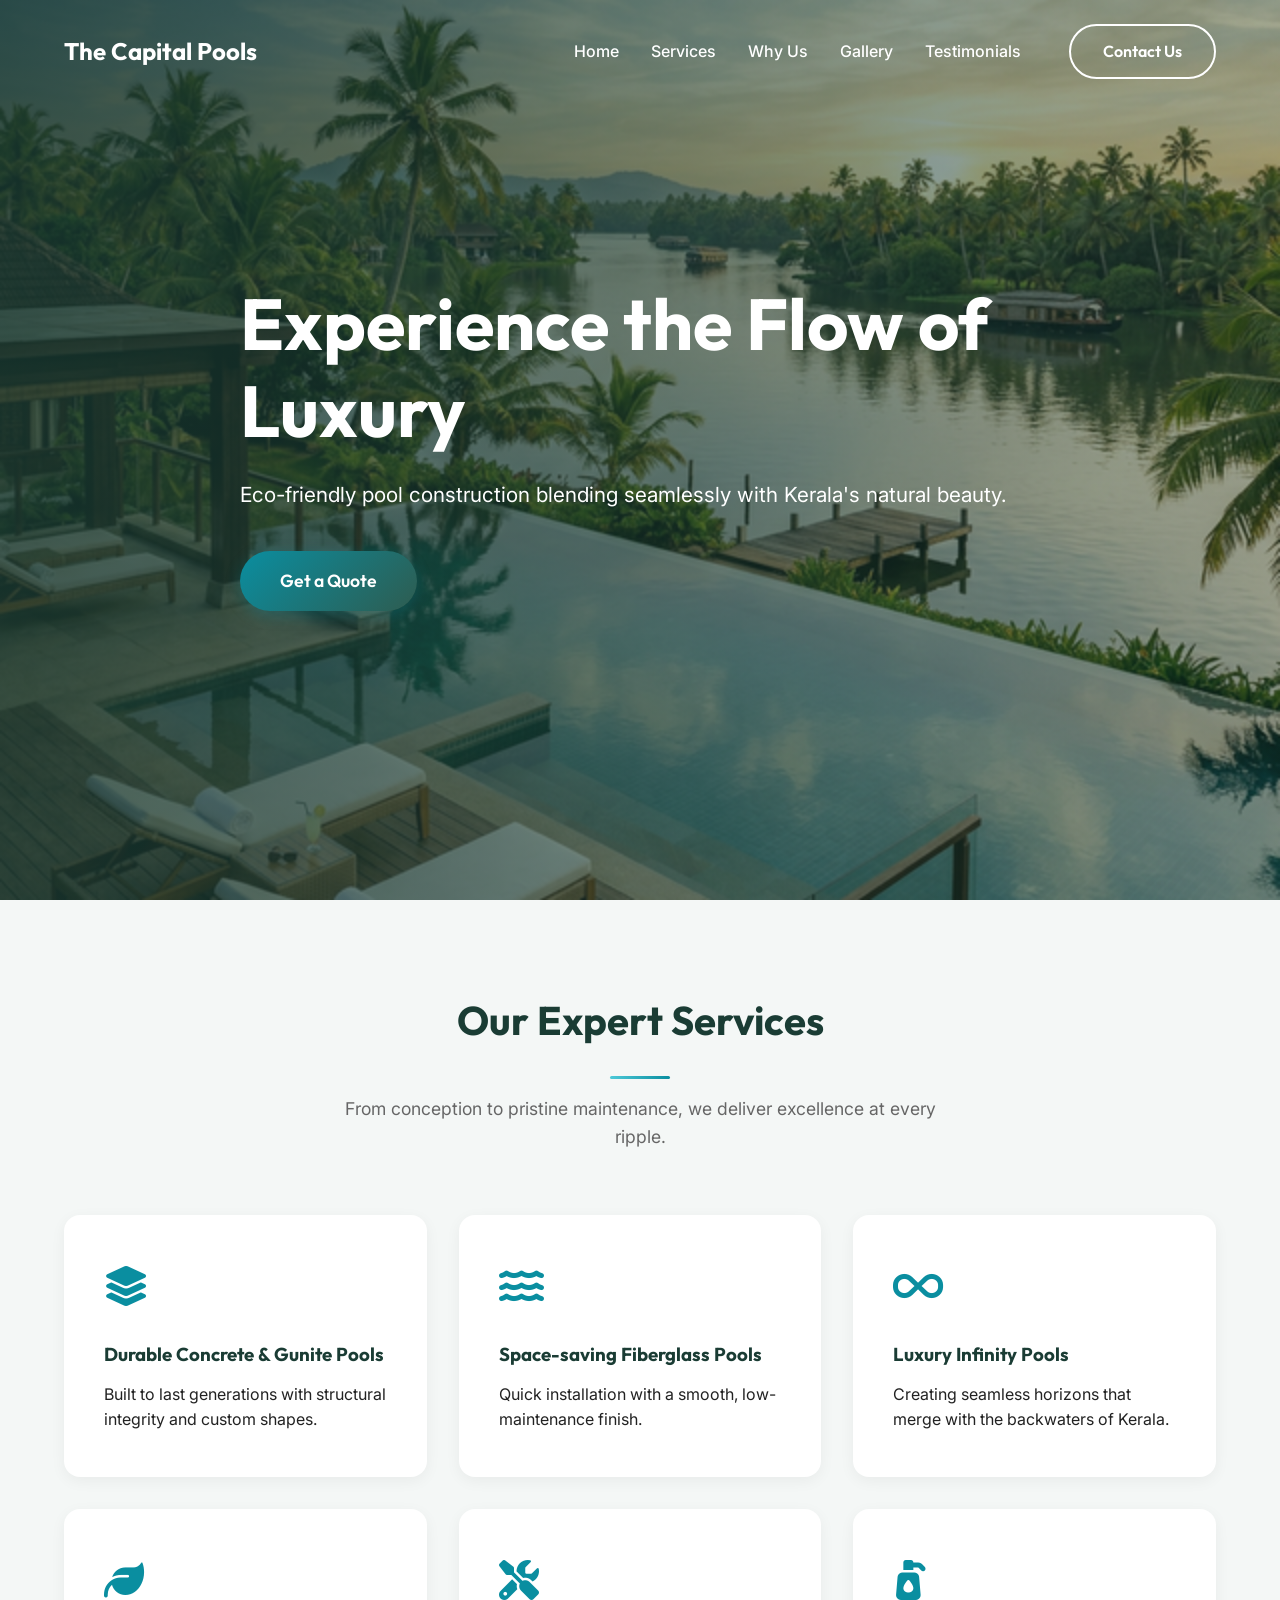
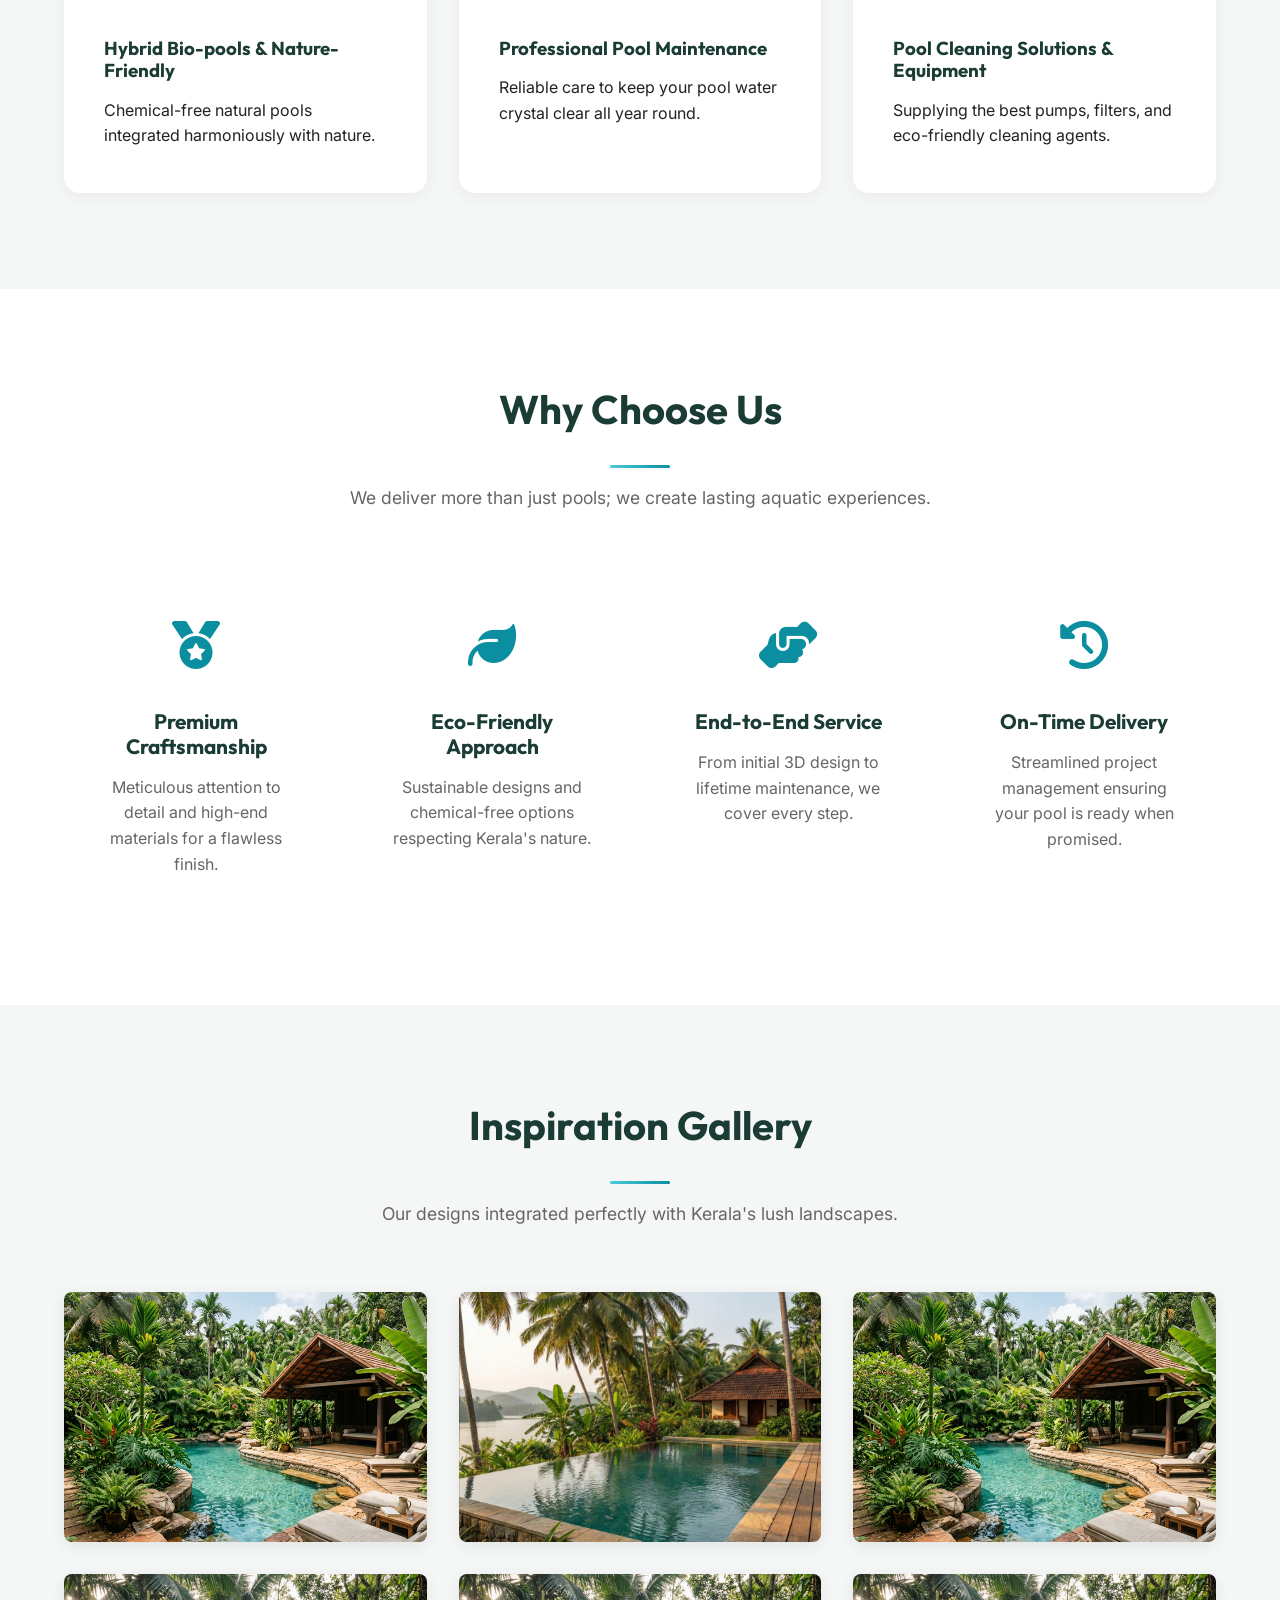
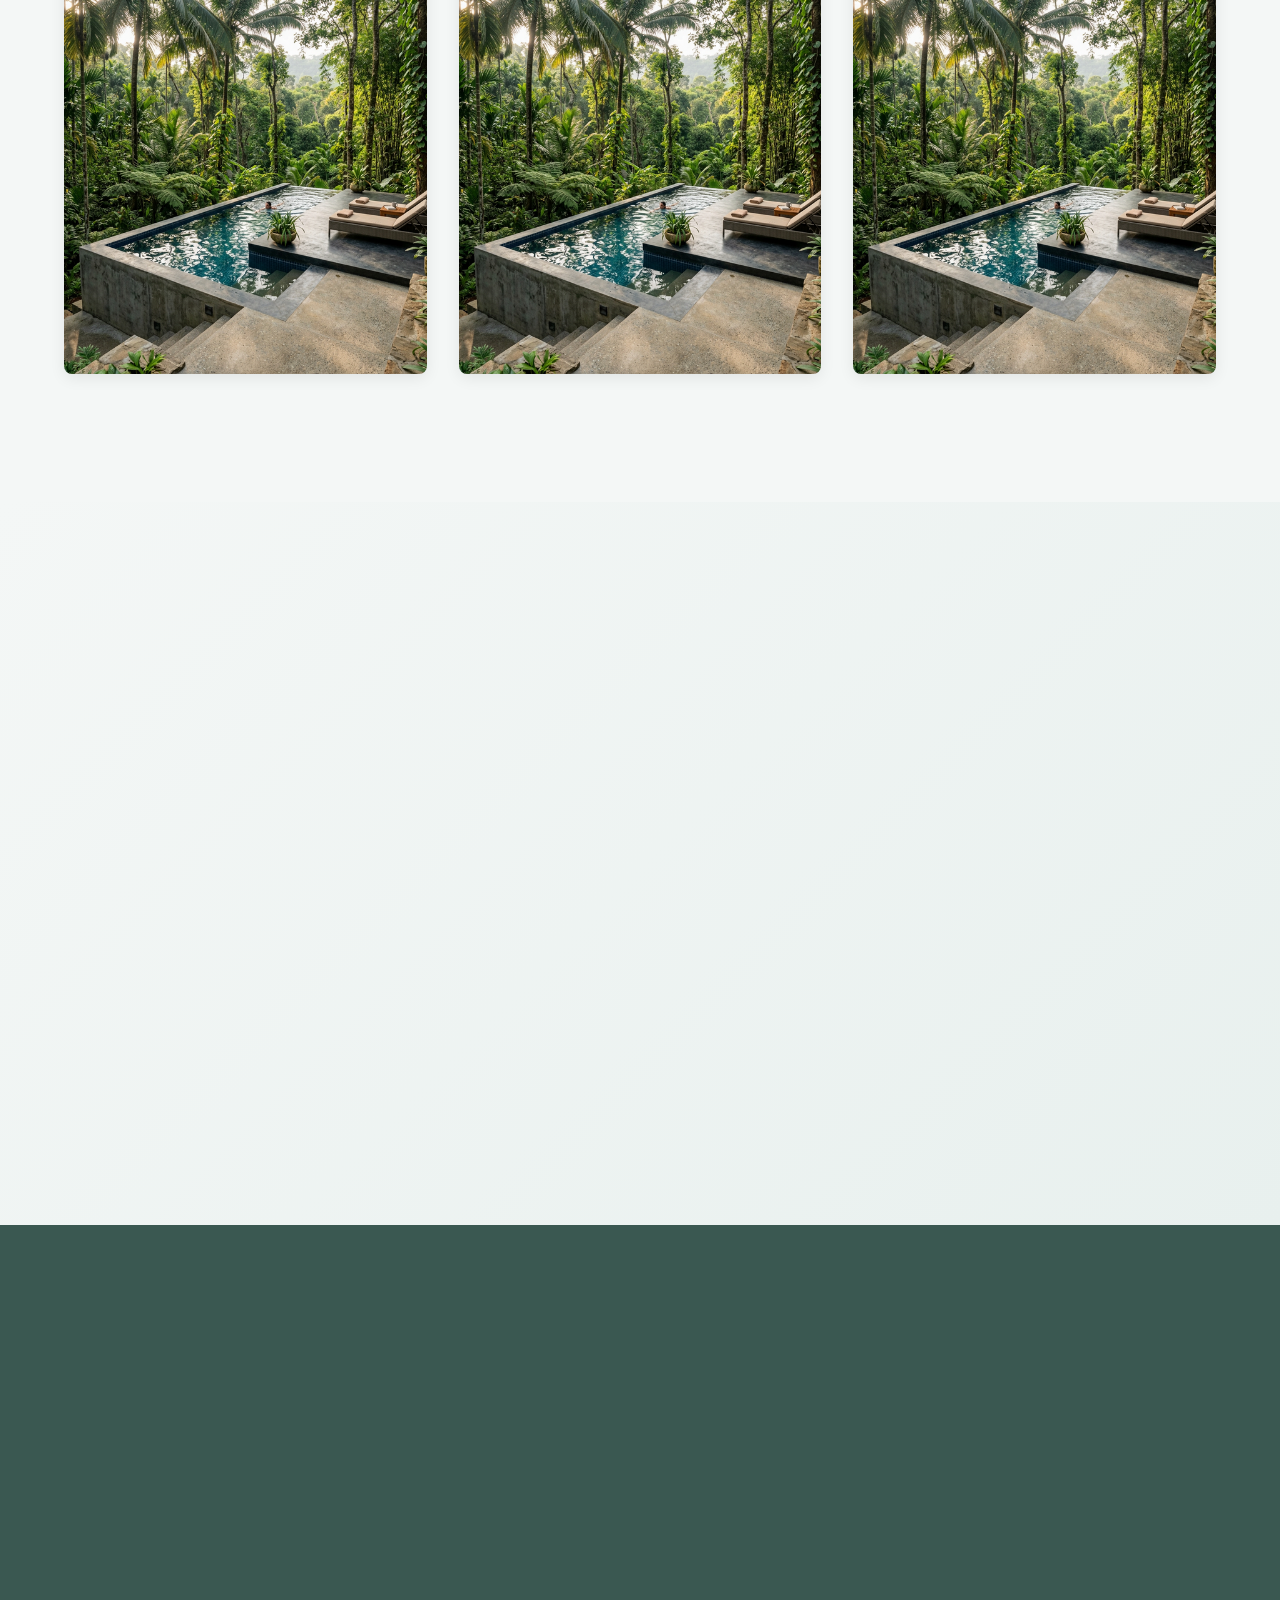
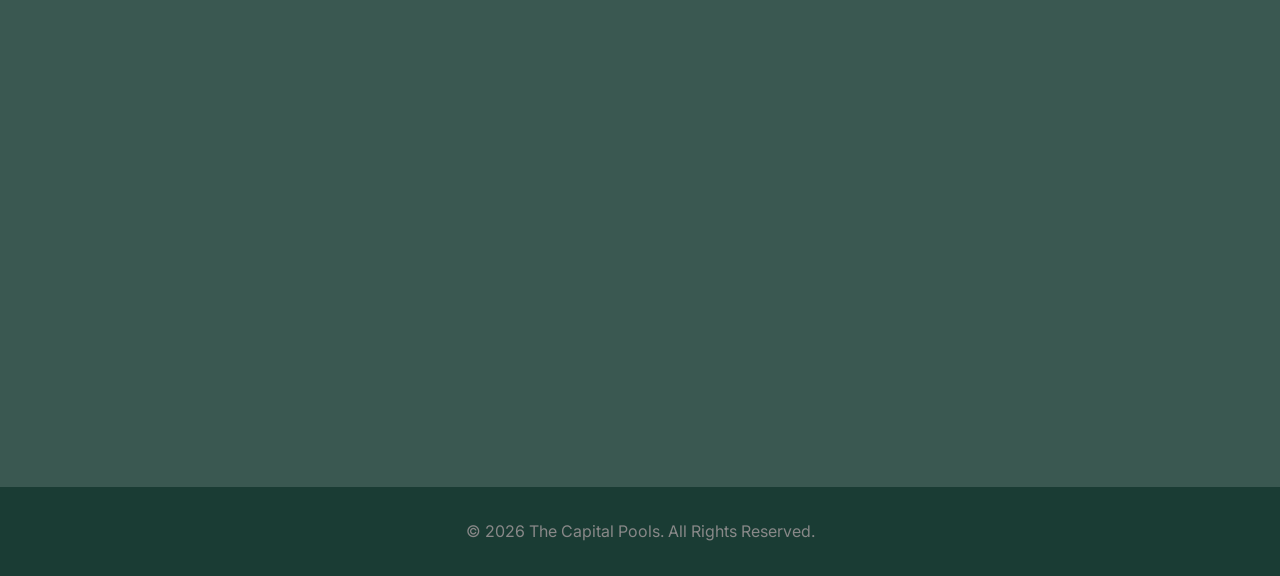
==== index.html @ e5e53cd8 "Add files via upload" ====
<!DOCTYPE html>
<html lang="en">

<head>
    <meta charset="UTF-8">
    <meta name="viewport" content="width=device-width, initial-scale=1.0">
    <title>The Capital Pools | Premium Pool Construction in Kerala</title>
    <meta name="description"
        content="Premium pool construction and maintenance company based in Kerala, India. Luxury infinity pools, bio-pools, and expert pool care.">
    <!-- Google Fonts -->
    <link rel="preconnect" href="https://fonts.googleapis.com">
    <link rel="preconnect" href="https://fonts.gstatic.com" crossorigin>
    <link
        href="https://fonts.googleapis.com/css2?family=Inter:wght@300;400;500;600&family=Outfit:wght@400;500;700&display=swap"
        rel="stylesheet">
    <!-- Main CSS -->
    <link rel="stylesheet" href="styles.css">
    <!-- FontAwesome for Icons -->
    <link rel="stylesheet" href="https://cdnjs.cloudflare.com/ajax/libs/font-awesome/6.4.0/css/all.min.css">
</head>

<body>
    <!-- Navbar -->
    <header class="navbar">
        <div class="container nav-content">
            <a href="#" class="logo">
                <span class="logo-text">The Capital Pools</span>
            </a>
            <nav class="nav-links">
                <a href="#home">Home</a>
                <a href="#services">Services</a>
                <a href="#why-choose-us">Why Us</a>
                <a href="#gallery">Gallery</a>
                <a href="#testimonials">Testimonials</a>
            </nav>
            <a href="#contact" class="btn btn-outline">Contact Us</a>
        </div>
    </header>

    <!-- 1. Hero Section -->
    <section id="home" class="hero parallax-bg">
        <div class="hero-overlay"></div>
        <div class="container hero-content fade-in-up">
            <h1 class="hero-title">Experience the Flow of Luxury</h1>
            <p class="hero-subtitle">Eco-friendly pool construction blending seamlessly with Kerala's natural beauty.
            </p>
            <a href="#contact" class="btn btn-primary btn-large glow-effect">Get a Quote</a>
        </div>
    </section>

    <!-- 2. Our Services -->
    <section id="services" class="section services">
        <div class="container">
            <div class="section-header text-center fade-in-up">
                <h2 class="section-title">Our Expert Services</h2>
                <div class="divider"></div>
                <p class="section-desc">From conception to pristine maintenance, we deliver excellence at every ripple.
                </p>
            </div>

            <div class="services-grid">
                <!-- Service 1 -->
                <div class="service-card float-hover slide-up">
                    <div class="service-icon"><i class="fa-solid fa-layer-group"></i></div>
                    <h3>Durable Concrete & Gunite Pools</h3>
                    <p>Built to last generations with structural integrity and custom shapes.</p>
                </div>
                <!-- Service 2 -->
                <div class="service-card float-hover slide-up" style="transition-delay: 0.1s;">
                    <div class="service-icon"><i class="fa-solid fa-water"></i></div>
                    <h3>Space-saving Fiberglass Pools</h3>
                    <p>Quick installation with a smooth, low-maintenance finish.</p>
                </div>
                <!-- Service 3 -->
                <div class="service-card float-hover slide-up" style="transition-delay: 0.2s;">
                    <div class="service-icon"><i class="fa-solid fa-infinity"></i></div>
                    <h3>Luxury Infinity Pools</h3>
                    <p>Creating seamless horizons that merge with the backwaters of Kerala.</p>
                </div>
                <!-- Service 4 -->
                <div class="service-card float-hover slide-up" style="transition-delay: 0.3s;">
                    <div class="service-icon"><i class="fa-solid fa-leaf"></i></div>
                    <h3>Hybrid Bio-pools & Nature-Friendly</h3>
                    <p>Chemical-free natural pools integrated harmoniously with nature.</p>
                </div>
                <!-- Service 5 -->
                <div class="service-card float-hover slide-up" style="transition-delay: 0.4s;">
                    <div class="service-icon"><i class="fa-solid fa-screwdriver-wrench"></i></div>
                    <h3>Professional Pool Maintenance</h3>
                    <p>Reliable care to keep your pool water crystal clear all year round.</p>
                </div>
                <!-- Service 6 -->
                <div class="service-card float-hover slide-up" style="transition-delay: 0.5s;">
                    <div class="service-icon"><i class="fa-solid fa-pump-soap"></i></div>
                    <h3>Pool Cleaning Solutions & Equipment</h3>
                    <p>Supplying the best pumps, filters, and eco-friendly cleaning agents.</p>
                </div>
            </div>
        </div>
    </section>

    <!-- Why Choose Us -->
    <section id="why-choose-us" class="section why-choose-us section-light">
        <div class="container">
            <div class="section-header text-center fade-in-up">
                <h2 class="section-title">Why Choose Us</h2>
                <div class="divider"></div>
                <p class="section-desc">We deliver more than just pools; we create lasting aquatic experiences.</p>
            </div>

            <div class="features-grid">
                <div class="feature-item fade-in-up">
                    <div class="feature-icon"><i class="fa-solid fa-medal"></i></div>
                    <h3>Premium Craftsmanship</h3>
                    <p>Meticulous attention to detail and high-end materials for a flawless finish.</p>
                </div>
                <div class="feature-item fade-in-up" style="transition-delay: 0.1s;">
                    <div class="feature-icon"><i class="fa-solid fa-leaf"></i></div>
                    <h3>Eco-Friendly Approach</h3>
                    <p>Sustainable designs and chemical-free options respecting Kerala's nature.</p>
                </div>
                <div class="feature-item fade-in-up" style="transition-delay: 0.2s;">
                    <div class="feature-icon"><i class="fa-solid fa-handshake-angle"></i></div>
                    <h3>End-to-End Service</h3>
                    <p>From initial 3D design to lifetime maintenance, we cover every step.</p>
                </div>
                <div class="feature-item fade-in-up" style="transition-delay: 0.3s;">
                    <div class="feature-icon"><i class="fa-solid fa-clock-rotate-left"></i></div>
                    <h3>On-Time Delivery</h3>
                    <p>Streamlined project management ensuring your pool is ready when promised.</p>
                </div>
            </div>
        </div>
    </section>

    <!-- 3. Inspiration Gallery -->
    <section id="gallery" class="section gallery">
        <div class="container">
            <div class="section-header text-center fade-in-up">
                <h2 class="section-title">Inspiration Gallery</h2>
                <div class="divider"></div>
                <p class="section-desc">Our designs integrated perfectly with Kerala's lush landscapes.</p>
            </div>

            <div class="masonry-grid fade-in">
                <!-- Gallery Items injected by generation or placeholders -->
                <div class="masonry-item">
                    <div class="img-placeholder" style="background-image: url('assets/gallery1.png');"></div>
                </div>
                <div class="masonry-item">
                    <div class="img-placeholder" style="background-image: url('assets/gallery2.png');"></div>
                </div>
                <div class="masonry-item">
                    <div class="img-placeholder" style="background-image: url('assets/gallery3.png');"></div>
                </div>
                <div class="masonry-item">
                    <div class="img-placeholder" style="background-image: url('assets/gallery4.png');"></div>
                </div>
                <div class="masonry-item">
                    <div class="img-placeholder" style="background-image: url('assets/gallery5.png');"></div>
                </div>
                <div class="masonry-item">
                    <div class="img-placeholder" style="background-image: url('assets/gallery6.png');"></div>
                </div>
            </div>
        </div>
    </section>

    <!-- 4. Testimonials -->
    <section id="testimonials" class="section testimonials">
        <div class="container">
            <div class="section-header text-center fade-in-up">
                <h2 class="section-title">What Our Clients Say</h2>
                <div class="divider"></div>
            </div>

            <div class="carousel-container slide-up">
                <div class="carousel-track" id="testimonialTrack">
                    <!-- Dynamic Items -->
                </div>
                <div class="carousel-controls">
                    <button class="carousel-btn" id="prevBtn"><i class="fa-solid fa-chevron-left"></i></button>
                    <button class="carousel-btn" id="nextBtn"><i class="fa-solid fa-chevron-right"></i></button>
                </div>
            </div>

            <div class="text-center mt-4 fade-in-up">
                <button id="openReviewModal" class="btn btn-outline">Leave a Review</button>
            </div>
        </div>
    </section>

    <!-- 5. Contact Us & WhatsApp Integration -->
    <section id="contact" class="section contact parallax-contact">
        <div class="contact-overlay"></div>
        <div class="container contact-container fade-in">
            <div class="contact-info float-layer">
                <h2>Get in Touch</h2>
                <p>Ready to build the pool of your dreams or need expert maintenance? Reach out to us today.</p>

                <div class="info-item">
                    <i class="fa-solid fa-envelope"></i>
                    <div>
                        <strong>Email Address</strong>
                        <p>info@thecapitalpools.com</p>
                    </div>
                </div>
                <div class="info-item">
                    <i class="fa-solid fa-phone"></i>
                    <div>
                        <strong>Phone Number</strong>
                        <p>+91 8589030606</p>
                    </div>
                </div>
                <div class="info-item">
                    <i class="fa-solid fa-location-dot"></i>
                    <div>
                        <strong>Headquarters</strong>
                        <p>Kerala, India</p>
                    </div>
                </div>
            </div>

            <div class="contact-form-wrapper float-layer glassmorphism">
                <form id="whatsappForm" class="contact-form">
                    <h3>Send us a message</h3>
                    <div class="form-group">
                        <label for="name">Name / Company Name *</label>
                        <input type="text" id="name" required placeholder="John Doe">
                    </div>
                    <div class="form-group">
                        <label for="phone">Contact Number *</label>
                        <input type="tel" id="phone" required placeholder="+91 xxxxxxxxxx">
                    </div>
                    <div class="form-group">
                        <label for="email">Email Address</label>
                        <input type="email" id="email" placeholder="john@example.com">
                    </div>
                    <div class="form-group">
                        <label for="notes">Additional Notes *</label>
                        <textarea id="notes" rows="4" required
                            placeholder="Tell us about your project or inquiry..."></textarea>
                    </div>
                    <button type="submit" class="btn btn-primary btn-block glow-effect">
                        <i class="fa-brands fa-whatsapp"></i> Contact Us
                    </button>
                </form>
            </div>
        </div>
    </section>

    <!-- Footer -->
    <footer class="footer">
        <div class="container text-center">
            <p>&copy; 2026 The Capital Pools. All Rights Reserved.</p>
        </div>
    </footer>

    <!-- Review Modal -->
    <div id="reviewModal" class="modal">
        <div class="modal-content glassmorphism">
            <span class="close-btn">&times;</span>
            <h2>Leave a Review</h2>
            <form id="reviewForm" class="contact-form">
                <div class="form-group">
                    <label for="reviewName">Your Name</label>
                    <input type="text" id="reviewName" required>
                </div>
                <div class="form-group">
                    <label for="reviewText">Your Review</label>
                    <textarea id="reviewText" rows="4" required></textarea>
                </div>
                <button type="button" id="submitReview" class="btn btn-primary btn-block">Submit Review</button>
            </form>
        </div>
    </div>

    <!-- Main JS -->
    <script src="script.js"></script>
</body>

</html>
---- styles.css ----
/* ==========================================================================
   CSS Variables & Theming
   ========================================================================== */
:root {
    /* Color Palette */
    --color-green-dark: #1A3C34;
    /* Deep tropical green */
    --color-green-light: #2E5C50;
    /* Lighter lush green */
    --color-brown-earth: #6E4F32;
    /* Earthy brown */
    --color-brown-light: #A37B54;
    /* Lighter earth accent */
    --color-aqua-blue: #0A8EA0;
    /* Pristine aqua */
    --color-aqua-light: #4DC9D8;
    /* Water highlight */

    /* Neutral / UI Colors */
    --color-white: #FFFFFF;
    --color-bg-light: #F4F7F6;
    --color-text-dark: #222222;
    --color-text-muted: #666666;

    /* Typography */
    --font-heading: 'Outfit', sans-serif;
    --font-body: 'Inter', sans-serif;

    /* Spacing & Utilities */
    --border-radius-lg: 16px;
    --border-radius-md: 8px;
    --transition-smooth: all 0.4s cubic-bezier(0.25, 1, 0.5, 1);
    --shadow-float: 0 15px 35px rgba(26, 60, 52, 0.15);
    --shadow-glass: 0 8px 32px rgba(0, 0, 0, 0.1);
}

/* ==========================================================================
   Reset & Base Styles
   ========================================================================== */
* {
    margin: 0;
    padding: 0;
    box-sizing: border-box;
}

html {
    scroll-behavior: smooth;
}

body {
    font-family: var(--font-body);
    color: var(--color-text-dark);
    line-height: 1.6;
    background-color: var(--color-bg-light);
    overflow-x: hidden;
}

h1,
h2,
h3,
h4,
h5,
h6 {
    font-family: var(--font-heading);
    font-weight: 700;
    line-height: 1.2;
    margin-bottom: 1rem;
    color: var(--color-green-dark);
}

a {
    text-decoration: none;
    color: inherit;
    transition: var(--transition-smooth);
}

/* Typography Utilities */
.text-center {
    text-align: center;
}

.mt-4 {
    margin-top: 2rem;
}

/* Layout Utilities */
.container {
    width: 90%;
    max-width: 1200px;
    margin: 0 auto;
}

.section {
    padding: 6rem 0;
}

.section-light {
    background-color: var(--color-white);
}

.section-header {
    margin-bottom: 4rem;
}

.section-title {
    font-size: 2.5rem;
    position: relative;
    display: inline-block;
}

.divider {
    height: 3px;
    width: 60px;
    background: linear-gradient(90deg, var(--color-aqua-light), var(--color-aqua-blue));
    margin: 1rem auto;
    border-radius: 2px;
}

.section-desc {
    color: var(--color-text-muted);
    font-size: 1.1rem;
    max-width: 600px;
    margin: 0 auto;
}

/* ==========================================================================
   Buttons
   ========================================================================== */
.btn {
    display: inline-block;
    padding: 0.8rem 2rem;
    font-family: var(--font-heading);
    font-weight: 600;
    border-radius: 50px;
    cursor: pointer;
    border: none;
    text-align: center;
    transition: var(--transition-smooth);
    z-index: 1;
    position: relative;
    overflow: hidden;
}

.btn-primary {
    background: linear-gradient(135deg, var(--color-aqua-blue), var(--color-green-light));
    color: var(--color-white);
    box-shadow: 0 4px 15px rgba(10, 142, 160, 0.3);
}

.btn-primary:hover {
    transform: translateY(-3px);
    box-shadow: 0 8px 25px rgba(10, 142, 160, 0.4);
}

.btn-outline {
    background: transparent;
    color: var(--color-green-dark);
    border: 2px solid var(--color-green-dark);
}

.btn-outline:hover {
    background: var(--color-green-dark);
    color: var(--color-white);
}

.btn-large {
    padding: 1rem 2.5rem;
    font-size: 1.1rem;
}

.btn-block {
    display: block;
    width: 100%;
}

/* Glossy/Glow effect */
.glow-effect::after {
    content: '';
    position: absolute;
    top: -50%;
    left: -50%;
    width: 200%;
    height: 200%;
    background: rgba(255, 255, 255, 0.2);
    transform: rotate(45deg);
    transition: all 0.3s cubic-bezier(0.19, 1, 0.22, 1);
    opacity: 0;
}

.glow-effect:hover::after {
    opacity: 1;
    top: -100%;
    left: -100%;
    transition: all 0.8s;
}

/* ==========================================================================
   Navigation
   ========================================================================== */
.navbar {
    position: fixed;
    top: 0;
    width: 100%;
    z-index: 1000;
    padding: 1.5rem 0;
    transition: var(--transition-smooth);
    background: transparent;
}

.navbar.scrolled {
    background: rgba(255, 255, 255, 0.95);
    backdrop-filter: blur(10px);
    padding: 1rem 0;
    box-shadow: var(--shadow-glass);
}

.navbar.scrolled .logo-text,
.navbar.scrolled .nav-links a {
    color: var(--color-green-dark);
}

.nav-content {
    display: flex;
    justify-content: space-between;
    align-items: center;
}

.logo-text {
    font-family: var(--font-heading);
    font-weight: 700;
    font-size: 1.5rem;
    color: var(--color-white);
    transition: var(--transition-smooth);
}

.nav-links {
    display: flex;
    gap: 2rem;
    margin-left: auto;
    margin-right: 3rem;
}

.nav-links a {
    color: var(--color-white);
    font-weight: 500;
    position: relative;
}

.nav-links a::after {
    content: '';
    position: absolute;
    bottom: -5px;
    left: 0;
    width: 0%;
    height: 2px;
    background: var(--color-aqua-blue);
    transition: var(--transition-smooth);
}

.nav-links a:hover::after {
    width: 100%;
}

.navbar .btn-outline {
    color: var(--color-white);
    border-color: var(--color-white);
}

.navbar .btn-outline:hover {
    background: var(--color-white);
    color: var(--color-green-dark);
}

.navbar.scrolled .btn-outline {
    color: var(--color-green-dark);
    border-color: var(--color-green-dark);
}

.navbar.scrolled .btn-outline:hover {
    background: var(--color-green-dark);
    color: var(--color-white);
}

/* ==========================================================================
   1. Hero Section (Parallax)
   ========================================================================== */
.hero {
    height: 100vh;
    display: flex;
    align-items: center;
    position: relative;
    background-size: cover;
    background-position: center;
    background-attachment: fixed;
    /* Parallax effect */
    background-image: url('assets/hero.png');
    background-color: var(--color-green-dark);
    /* fallback */
}

.hero-overlay {
    position: absolute;
    inset: 0;
    background: linear-gradient(to right, rgba(26, 60, 52, 0.8), rgba(26, 60, 52, 0.4));
}

.hero-content {
    position: relative;
    z-index: 2;
    color: var(--color-white);
    max-width: 800px;
}

.hero-title {
    font-size: 4.5rem;
    color: var(--color-white);
    margin-bottom: 1.5rem;
    animation: slideUp 1s ease forwards;
}

.hero-subtitle {
    font-size: 1.3rem;
    margin-bottom: 2.5rem;
    opacity: 0.9;
    animation: slideUp 1.2s ease forwards;
}

/* ==========================================================================
   2. Services Grid
   ========================================================================== */
.services-grid {
    display: grid;
    grid-template-columns: repeat(auto-fit, minmax(300px, 1fr));
    gap: 2rem;
}

.service-card {
    background: var(--color-white);
    padding: 2.5rem;
    border-radius: var(--border-radius-lg);
    box-shadow: 0 4px 15px rgba(0, 0, 0, 0.05);
    transition: var(--transition-smooth);
    border-bottom: 4px solid transparent;
}

.service-icon {
    font-size: 2.5rem;
    color: var(--color-aqua-blue);
    margin-bottom: 1.5rem;
    transition: var(--transition-smooth);
}

.service-card:hover {
    border-bottom-color: var(--color-aqua-blue);
}

.float-hover:hover {
    transform: translateY(-10px);
    box-shadow: var(--shadow-float);
}

.float-hover:hover .service-icon {
    color: var(--color-green-light);
    transform: scale(1.1);
}

/* ==========================================================================
   Why Choose Us
   ========================================================================== */
.features-grid {
    display: grid;
    grid-template-columns: repeat(auto-fit, minmax(250px, 1fr));
    gap: 2rem;
    text-align: center;
}

.feature-item {
    padding: 2rem;
    border-radius: var(--border-radius-lg);
    background: transparent;
    transition: var(--transition-smooth);
}

.feature-item:hover {
    transform: translateY(-5px);
}

.feature-icon {
    font-size: 3rem;
    color: var(--color-aqua-blue);
    margin-bottom: 1.5rem;
}

.feature-item h3 {
    font-size: 1.3rem;
    margin-bottom: 1rem;
    color: var(--color-green-dark);
}

.feature-item p {
    color: var(--color-text-muted);
}

/* ==========================================================================
   3. Inspiration Gallery (Masonry)
   ========================================================================== */
.masonry-grid {
    column-count: 3;
    column-gap: 2rem;
}

.masonry-item {
    break-inside: avoid;
    margin-bottom: 2rem;
    border-radius: var(--border-radius-md);
    overflow: hidden;
    position: relative;
    box-shadow: 0 4px 15px rgba(0, 0, 0, 0.08);
}

.img-placeholder {
    width: 100%;
    min-height: 250px;
    background-size: cover;
    background-position: center;
    background-color: #ddd;
    transition: transform 0.6s cubic-bezier(0.25, 1, 0.5, 1);
}

/* Variation for Masonry look */
.masonry-item:nth-child(even) .img-placeholder {
    min-height: 400px;
}

.masonry-item:hover .img-placeholder {
    transform: scale(1.05);
}

/* ==========================================================================
   4. Testimonials (Carousel)
   ========================================================================== */
.testimonials {
    background: linear-gradient(135deg, var(--color-bg-light) 0%, #E8F0EE 100%);
}

.carousel-container {
    position: relative;
    max-width: 800px;
    margin: 0 auto;
    overflow: hidden;
    padding: 2rem 0;
}

.carousel-track {
    display: flex;
    transition: transform 0.5s ease-in-out;
}

.testimonial-card {
    min-width: 100%;
    padding: 2rem;
    background: var(--color-white);
    border-radius: var(--border-radius-lg);
    box-shadow: var(--shadow-glass);
    text-align: center;
    box-sizing: border-box;
}

.t-quote {
    font-size: 1.1rem;
    font-style: italic;
    color: var(--color-text-muted);
    margin-bottom: 1.5rem;
}

.t-author {
    font-weight: 700;
    color: var(--color-green-dark);
}

.carousel-controls {
    display: flex;
    justify-content: center;
    gap: 1rem;
    margin-top: 2rem;
}

.carousel-btn {
    background: var(--color-white);
    border: none;
    width: 40px;
    height: 40px;
    border-radius: 50%;
    cursor: pointer;
    box-shadow: 0 2px 5px rgba(0, 0, 0, 0.1);
    color: var(--color-green-dark);
    transition: var(--transition-smooth);
}

.carousel-btn:hover {
    background: var(--color-aqua-blue);
    color: var(--color-white);
}

/* ==========================================================================
   5. Contact Form & WhatsApp Integration 
   ========================================================================== */
.parallax-contact {
    position: relative;
    background-image: url('assets/contact-bg.png');
    background-size: cover;
    background-position: center;
    background-attachment: fixed;
}

.contact-overlay {
    position: absolute;
    inset: 0;
    background: rgba(26, 60, 52, 0.85);
    /* Dark green overlay */
}

.contact-container {
    display: grid;
    grid-template-columns: 1fr 1fr;
    gap: 4rem;
    position: relative;
    z-index: 2;
    color: var(--color-white);
}

.contact-info h2 {
    color: var(--color-white);
}

.info-item {
    display: flex;
    gap: 1.5rem;
    margin-top: 2rem;
    align-items: center;
}

.info-item i {
    font-size: 1.5rem;
    color: var(--color-aqua-light);
    background: rgba(255, 255, 255, 0.1);
    padding: 1rem;
    border-radius: 50%;
}

.glassmorphism {
    background: rgba(255, 255, 255, 0.1);
    backdrop-filter: blur(16px);
    -webkit-backdrop-filter: blur(16px);
    border: 1px solid rgba(255, 255, 255, 0.2);
    padding: 3rem;
    border-radius: var(--border-radius-lg);
    box-shadow: var(--shadow-glass);
}

.contact-form h3 {
    color: var(--color-white);
    margin-bottom: 2rem;
}

.form-group {
    margin-bottom: 1.5rem;
}

.form-group label {
    display: block;
    margin-bottom: 0.5rem;
    font-size: 0.9rem;
    opacity: 0.9;
}

.form-group input,
.form-group textarea {
    width: 100%;
    padding: 1rem;
    border: 1px solid rgba(255, 255, 255, 0.3);
    background: rgba(255, 255, 255, 0.05);
    border-radius: var(--border-radius-md);
    color: var(--color-white);
    font-family: var(--font-body);
    transition: var(--transition-smooth);
}

.form-group input::placeholder,
.form-group textarea::placeholder {
    color: rgba(255, 255, 255, 0.5);
}

.form-group input:focus,
.form-group textarea:focus {
    outline: none;
    border-color: var(--color-aqua-light);
    background: rgba(255, 255, 255, 0.1);
}

/* Modal */
.modal {
    display: none;
    position: fixed;
    z-index: 2000;
    left: 0;
    top: 0;
    width: 100%;
    height: 100%;
    background-color: rgba(0, 0, 0, 0.6);
    backdrop-filter: blur(5px);
}

.modal-content {
    background: var(--color-white);
    margin: 10% auto;
    padding: 3rem;
    width: 90%;
    max-width: 500px;
    border-radius: var(--border-radius-lg);
    position: relative;
    border: none;
    color: var(--color-text-dark);
}

.modal-content h2,
.modal-content h3 {
    color: var(--color-green-dark);
}

.modal-content .form-group input,
.modal-content .form-group textarea {
    background: var(--color-bg-light);
    border: 1px solid #ddd;
    color: var(--color-text-dark);
}

.close-btn {
    color: #aaa;
    position: absolute;
    top: 15px;
    right: 20px;
    font-size: 28px;
    font-weight: bold;
    cursor: pointer;
}

.close-btn:hover {
    color: var(--color-green-dark);
}

/* footer */
.footer {
    background: var(--color-green-dark);
    color: #888;
    padding: 2rem 0;
}

/* ==========================================================================
   Animations
   ========================================================================== */
.fade-in {
    opacity: 0;
    transition: opacity 0.8s ease-in;
}

.fade-in.visible {
    opacity: 1;
}

.fade-in-up {
    opacity: 0;
    transform: translateY(30px);
    transition: all 0.8s cubic-bezier(0.25, 1, 0.5, 1);
}

.fade-in-up.visible {
    opacity: 1;
    transform: translateY(0);
}

.slide-up {
    opacity: 0;
    transform: translateY(40px);
    transition: all 0.8s cubic-bezier(0.25, 1, 0.5, 1);
}

.slide-up.visible {
    opacity: 1;
    transform: translateY(0);
}

@keyframes slideUp {
    from {
        opacity: 0;
        transform: translateY(40px);
    }

    to {
        opacity: 1;
        transform: translateY(0);
    }
}

/* ==========================================================================
   Responsive
   ========================================================================== */
@media (max-width: 992px) {
    .contact-container {
        grid-template-columns: 1fr;
    }

    .hero-title {
        font-size: 3.5rem;
    }
}

@media (max-width: 768px) {
    .masonry-grid {
        column-count: 2;
    }

    .nav-links {
        display: none;
        /* simple mobile hide for now, could be a hamburger Menu */
    }

    .hero-title {
        font-size: 2.8rem;
    }

    .section {
        padding: 4rem 0;
    }
}

@media (max-width: 480px) {
    .masonry-grid {
        column-count: 1;
    }

    .hero-title {
        font-size: 2.2rem;
    }
}
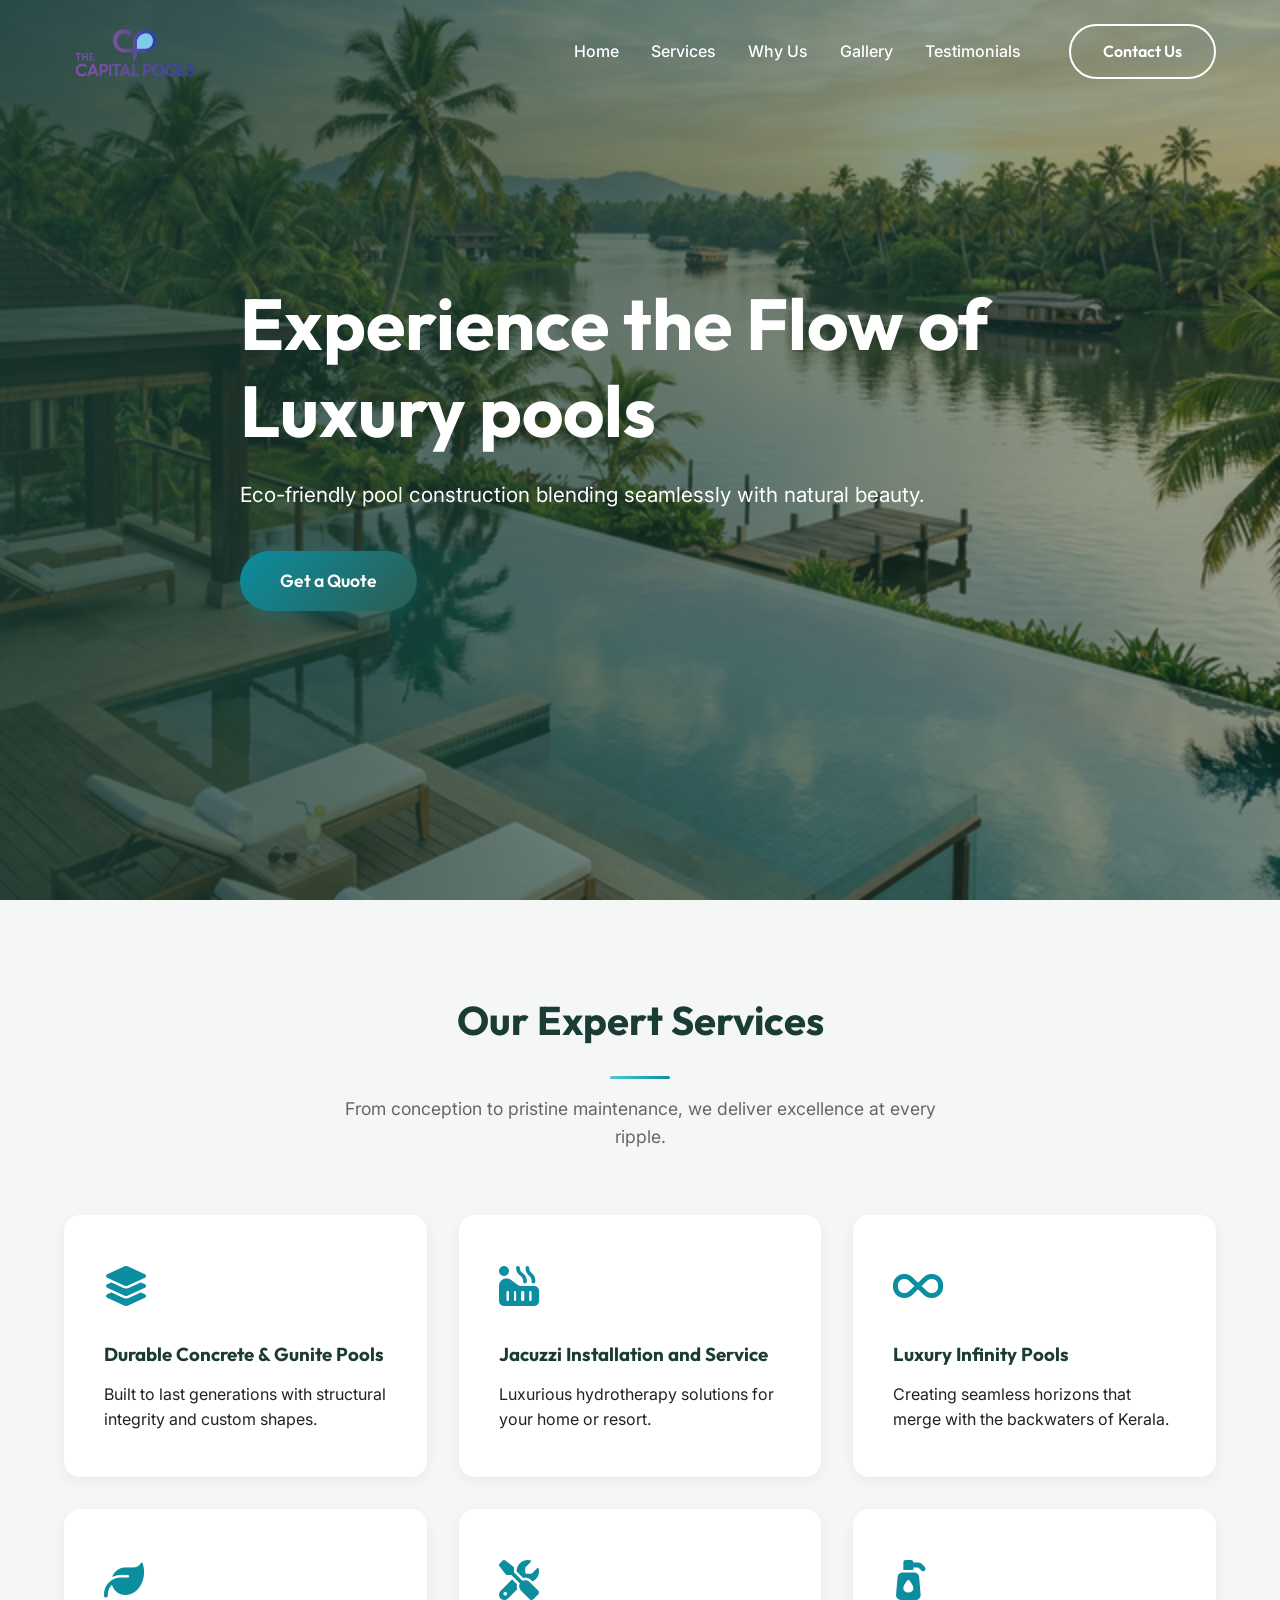
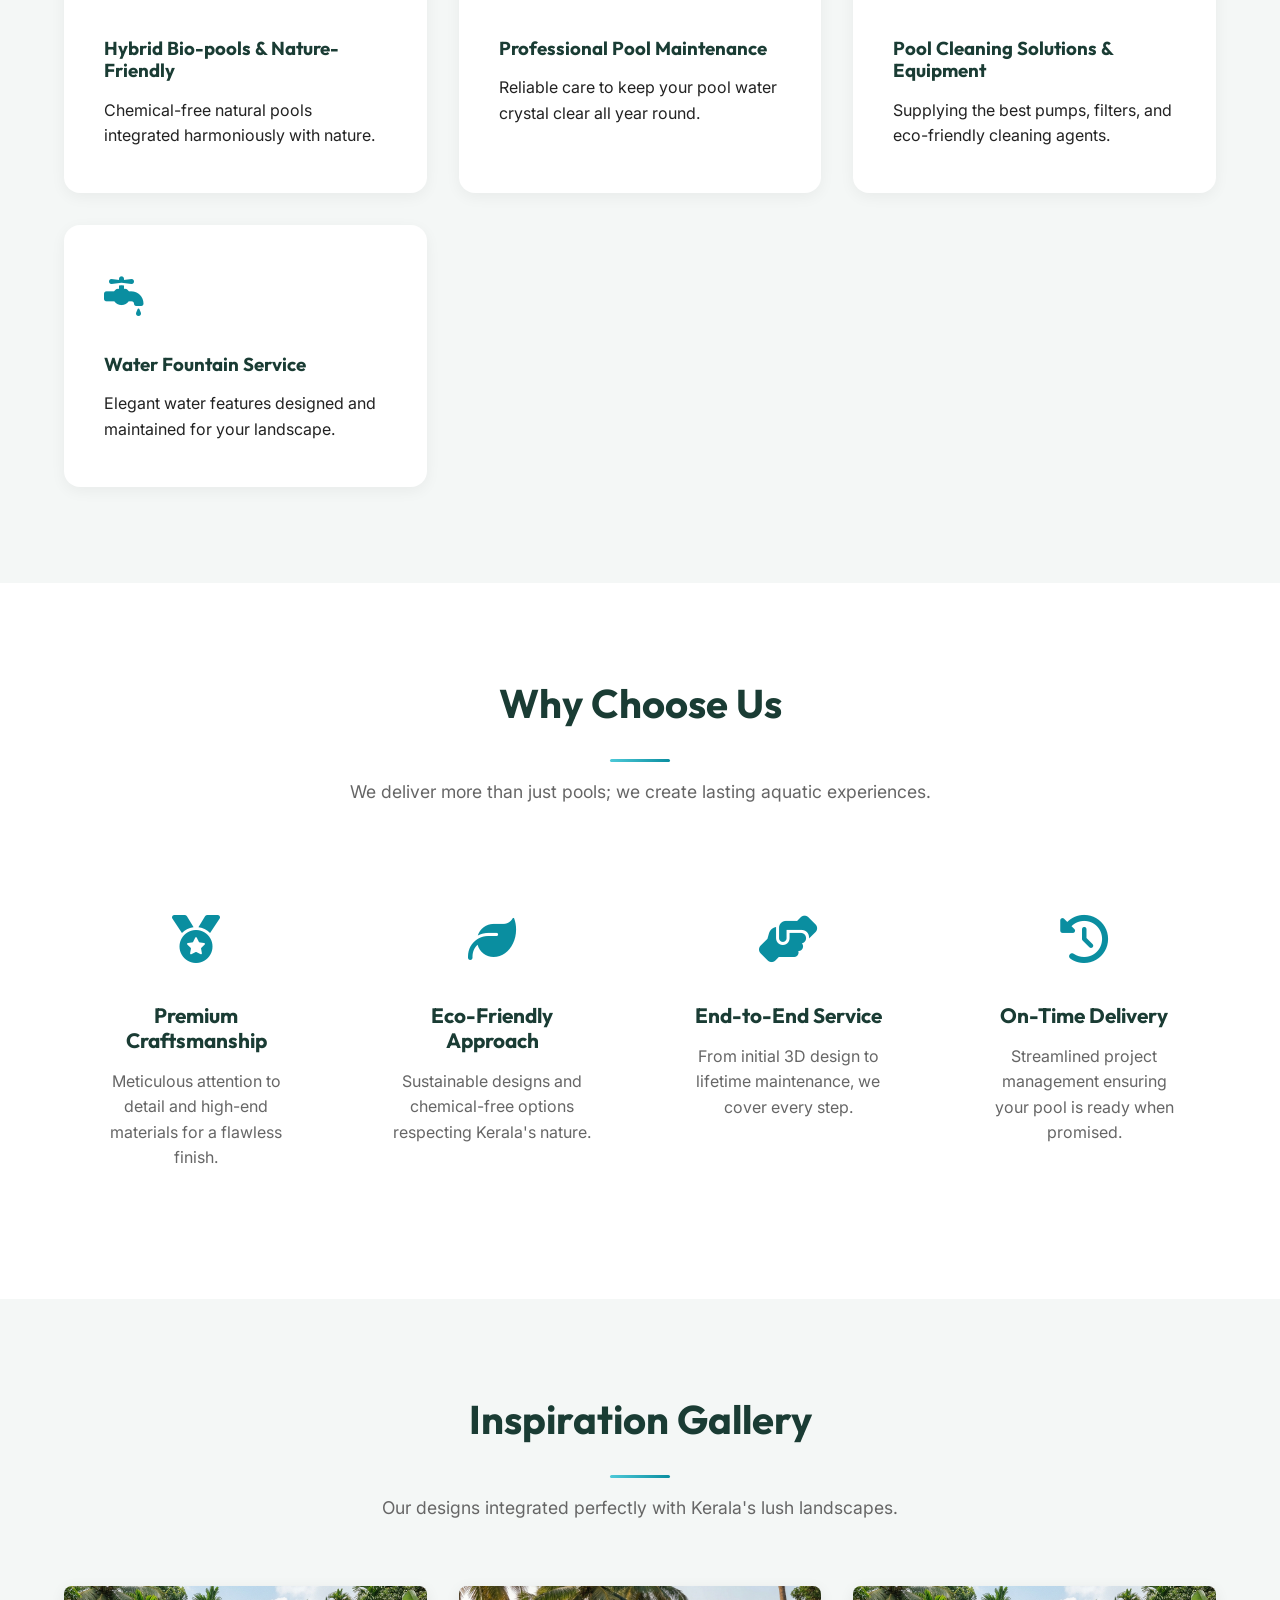
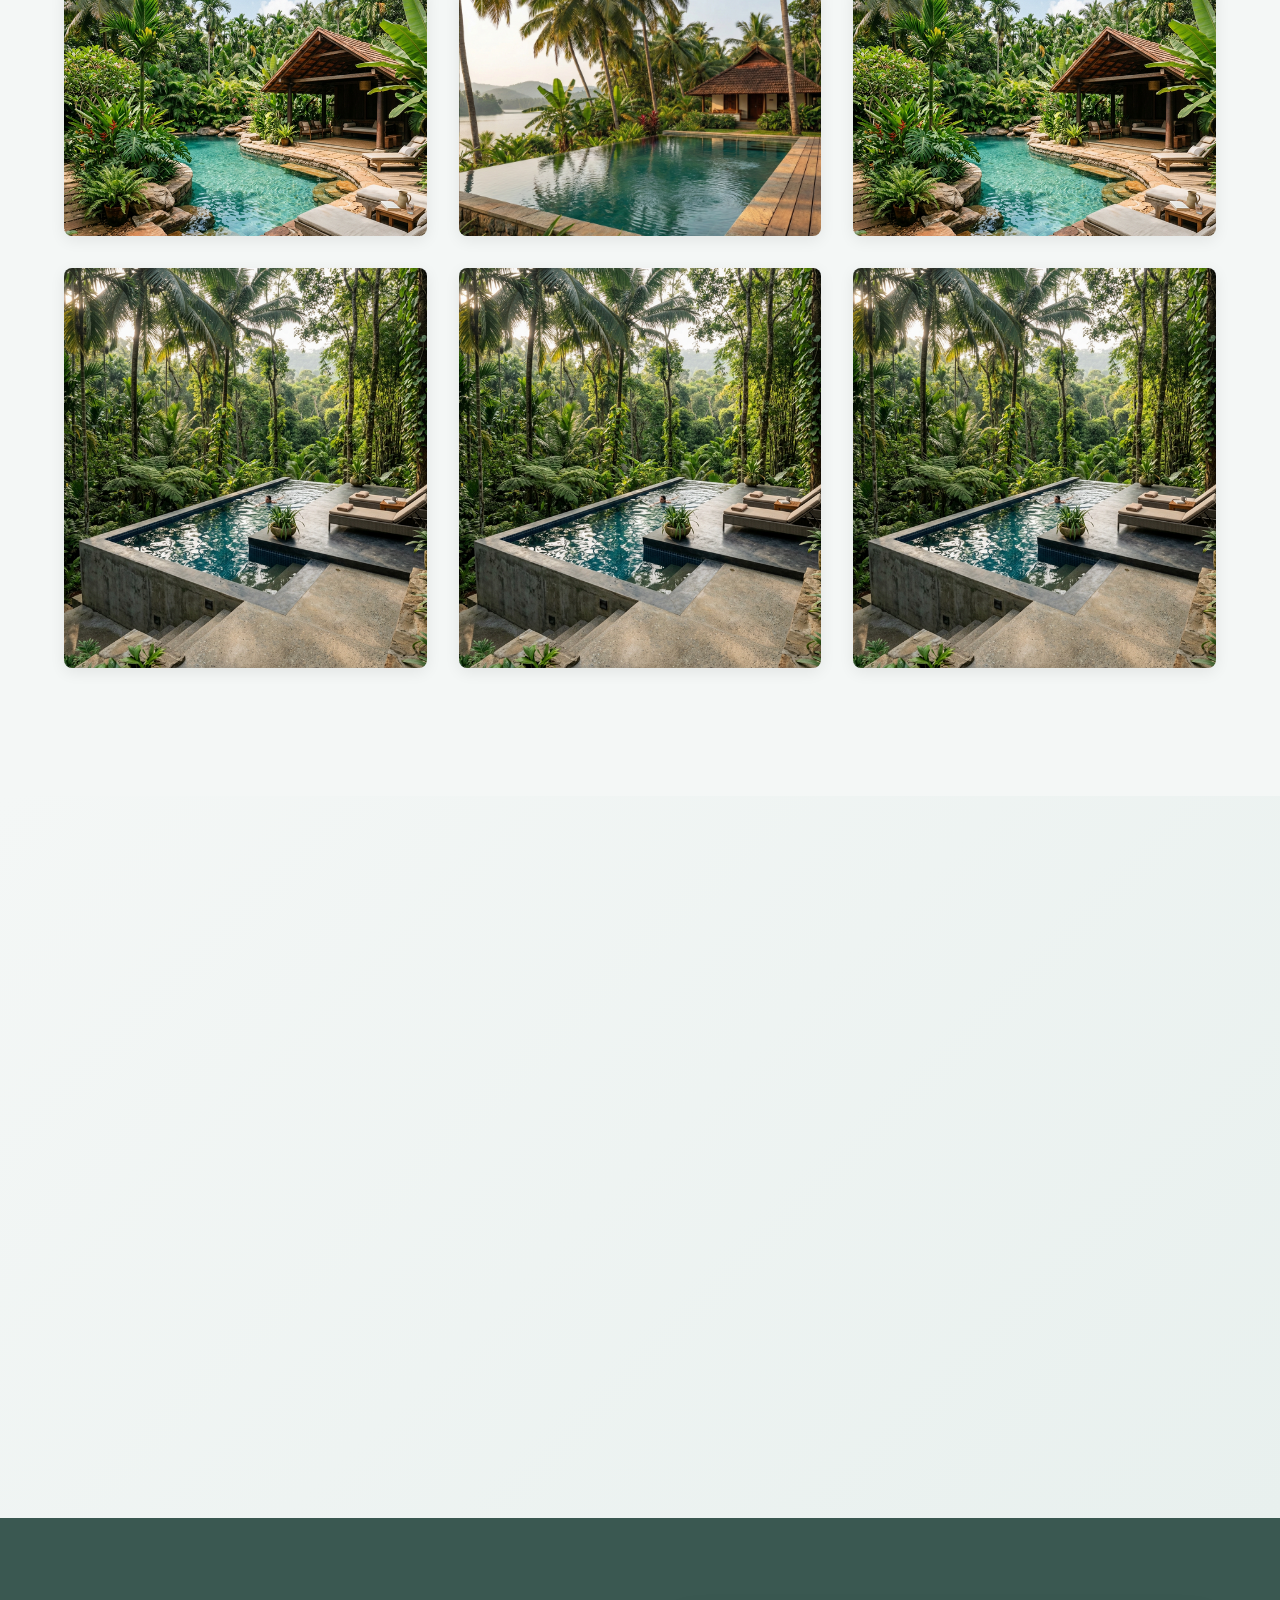
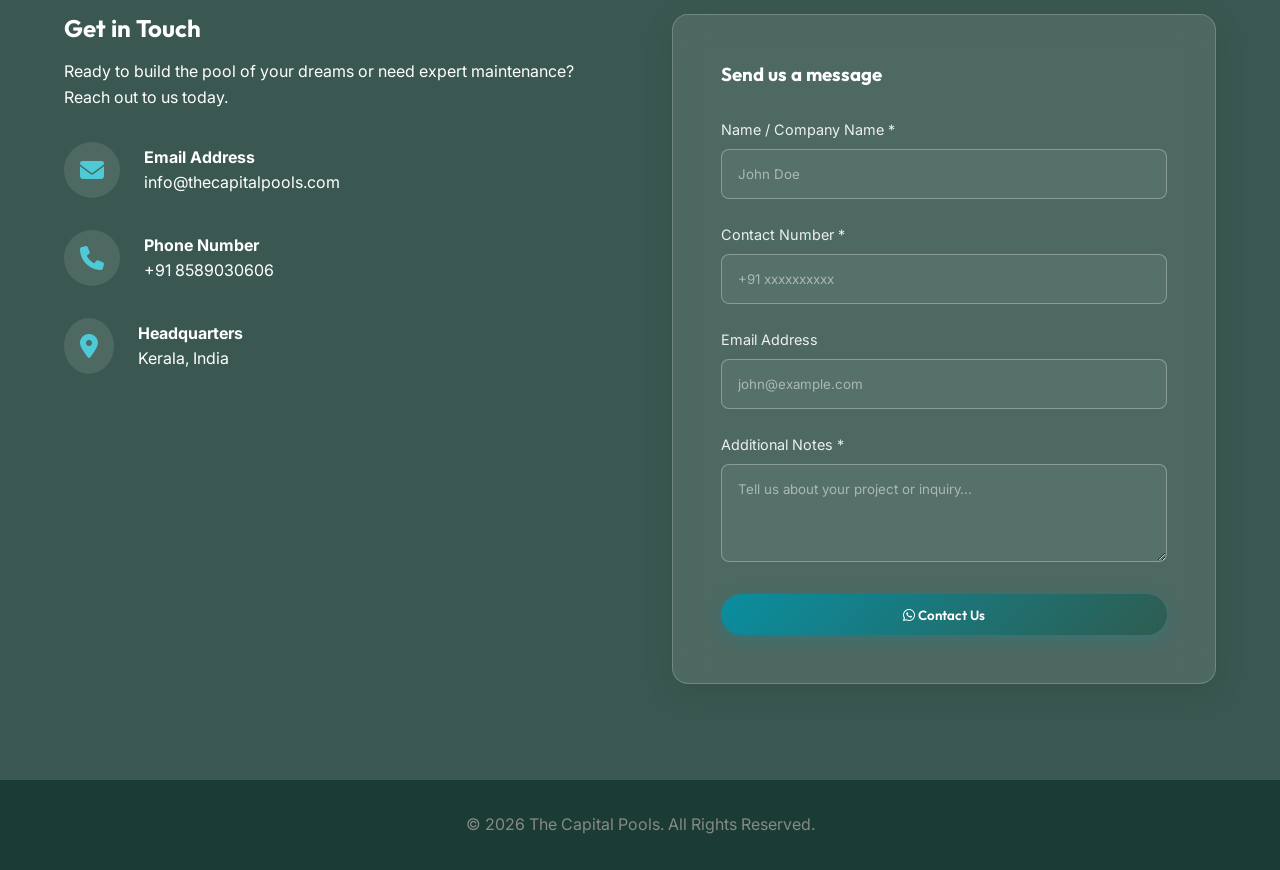
==== commit 85f2211e: "Add files via upload" ====
--- a/index.html
+++ b/index.html
@@ -24,8 +24,11 @@
     <header class="navbar">
         <div class="container nav-content">
             <a href="#" class="logo">
-                <span class="logo-text">The Capital Pools</span>
+                <img src="assets/logo.png" alt="The Capital Pools" class="logo-img">
             </a>
+            <button class="mobile-menu-btn" aria-label="Toggle navigation">
+                <i class="fa-solid fa-bars"></i>
+            </button>
             <nav class="nav-links">
                 <a href="#home">Home</a>
                 <a href="#services">Services</a>
@@ -41,8 +44,8 @@
     <section id="home" class="hero parallax-bg">
         <div class="hero-overlay"></div>
         <div class="container hero-content fade-in-up">
-            <h1 class="hero-title">Experience the Flow of Luxury</h1>
-            <p class="hero-subtitle">Eco-friendly pool construction blending seamlessly with Kerala's natural beauty.
+            <h1 class="hero-title">Experience the Flow of Luxury pools</h1>
+            <p class="hero-subtitle">Eco-friendly pool construction blending seamlessly with natural beauty.
             </p>
             <a href="#contact" class="btn btn-primary btn-large glow-effect">Get a Quote</a>
         </div>
@@ -67,9 +70,9 @@
                 </div>
                 <!-- Service 2 -->
                 <div class="service-card float-hover slide-up" style="transition-delay: 0.1s;">
-                    <div class="service-icon"><i class="fa-solid fa-water"></i></div>
-                    <h3>Space-saving Fiberglass Pools</h3>
-                    <p>Quick installation with a smooth, low-maintenance finish.</p>
+                    <div class="service-icon"><i class="fa-solid fa-hot-tub-person"></i></div>
+                    <h3>Jacuzzi Installation and Service</h3>
+                    <p>Luxurious hydrotherapy solutions for your home or resort.</p>
                 </div>
                 <!-- Service 3 -->
                 <div class="service-card float-hover slide-up" style="transition-delay: 0.2s;">
@@ -94,6 +97,12 @@
                     <div class="service-icon"><i class="fa-solid fa-pump-soap"></i></div>
                     <h3>Pool Cleaning Solutions & Equipment</h3>
                     <p>Supplying the best pumps, filters, and eco-friendly cleaning agents.</p>
+                </div>
+                <!-- Service 7 -->
+                <div class="service-card float-hover slide-up" style="transition-delay: 0.6s;">
+                    <div class="service-icon"><i class="fa-solid fa-faucet-drip"></i></div>
+                    <h3>Water Fountain Service</h3>
+                    <p>Elegant water features designed and maintained for your landscape.</p>
                 </div>
             </div>
         </div>
--- a/styles.css
+++ b/styles.css
@@ -225,12 +225,39 @@
     align-items: center;
 }
 
+.logo-img {
+    max-height: 50px;
+    width: auto;
+    transition: var(--transition-smooth);
+    display: block;
+}
+
+.navbar.scrolled .logo-img {
+    filter: invert(0);
+    /* Adjust if needed depending on source image vs background */
+}
+
+/* Original logo-text fallback just in case */
 .logo-text {
     font-family: var(--font-heading);
     font-weight: 700;
     font-size: 1.5rem;
     color: var(--color-white);
     transition: var(--transition-smooth);
+}
+
+.mobile-menu-btn {
+    display: none;
+    background: transparent;
+    border: none;
+    color: var(--color-white);
+    font-size: 1.5rem;
+    cursor: pointer;
+    z-index: 1001;
+}
+
+.navbar.scrolled .mobile-menu-btn {
+    color: var(--color-green-dark);
 }
 
 .nav-links {
@@ -720,9 +747,46 @@
         column-count: 2;
     }
 
+    .mobile-menu-btn {
+        display: block;
+        position: absolute;
+        right: 2rem;
+        top: 50%;
+        transform: translateY(-50%);
+    }
+
     .nav-links {
+        position: fixed;
+        top: 0;
+        right: -100%;
+        width: 250px;
+        height: 100vh;
+        background: var(--color-white);
+        flex-direction: column;
+        justify-content: center;
+        align-items: center;
+        transition: 0.4s ease-in-out;
+        z-index: 1000;
+        box-shadow: -5px 0 15px rgba(0, 0, 0, 0.1);
+        margin: 0;
+    }
+
+    .nav-links.active {
+        right: 0;
+    }
+
+    .nav-links a {
+        color: var(--color-green-dark) !important;
+        margin: 1rem 0;
+        font-size: 1.2rem;
+    }
+
+    .nav-links a::after {
         display: none;
-        /* simple mobile hide for now, could be a hamburger Menu */
+    }
+
+    .navbar .btn-outline {
+        display: none;
     }
 
     .hero-title {
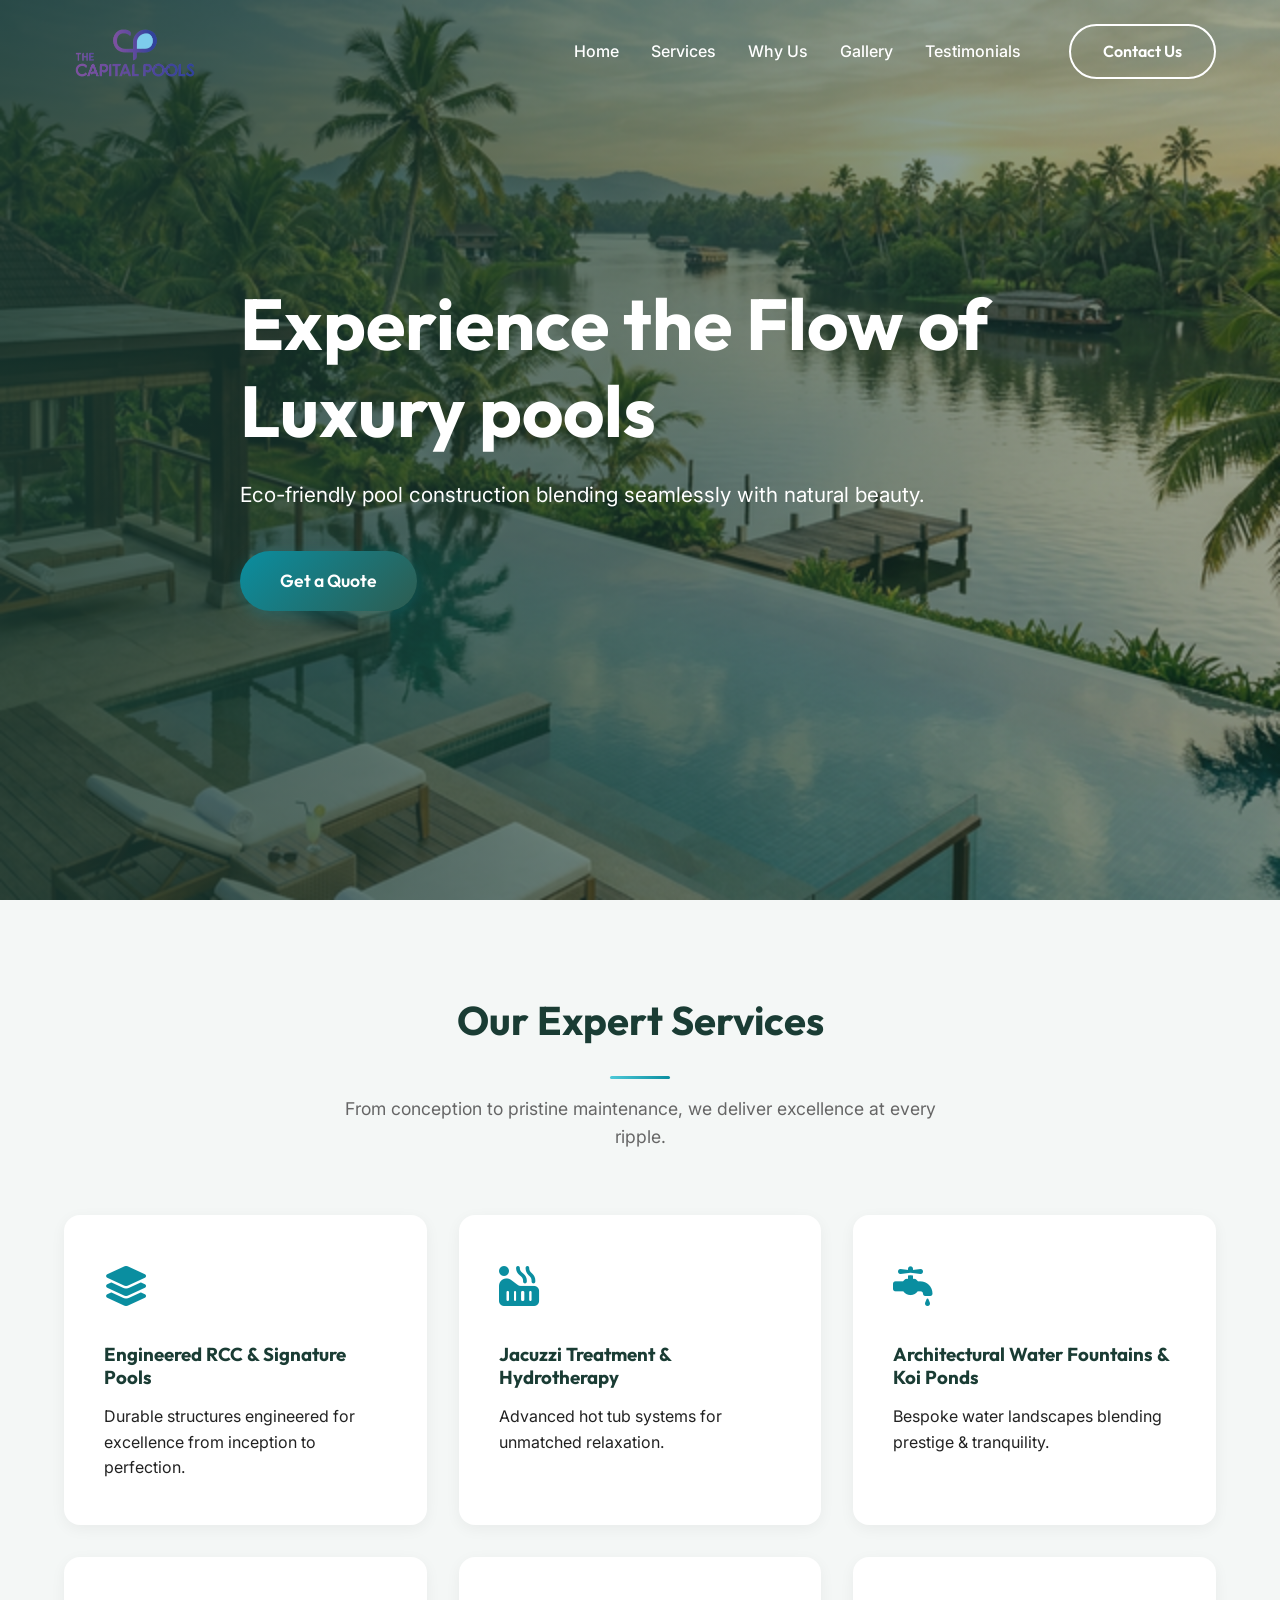
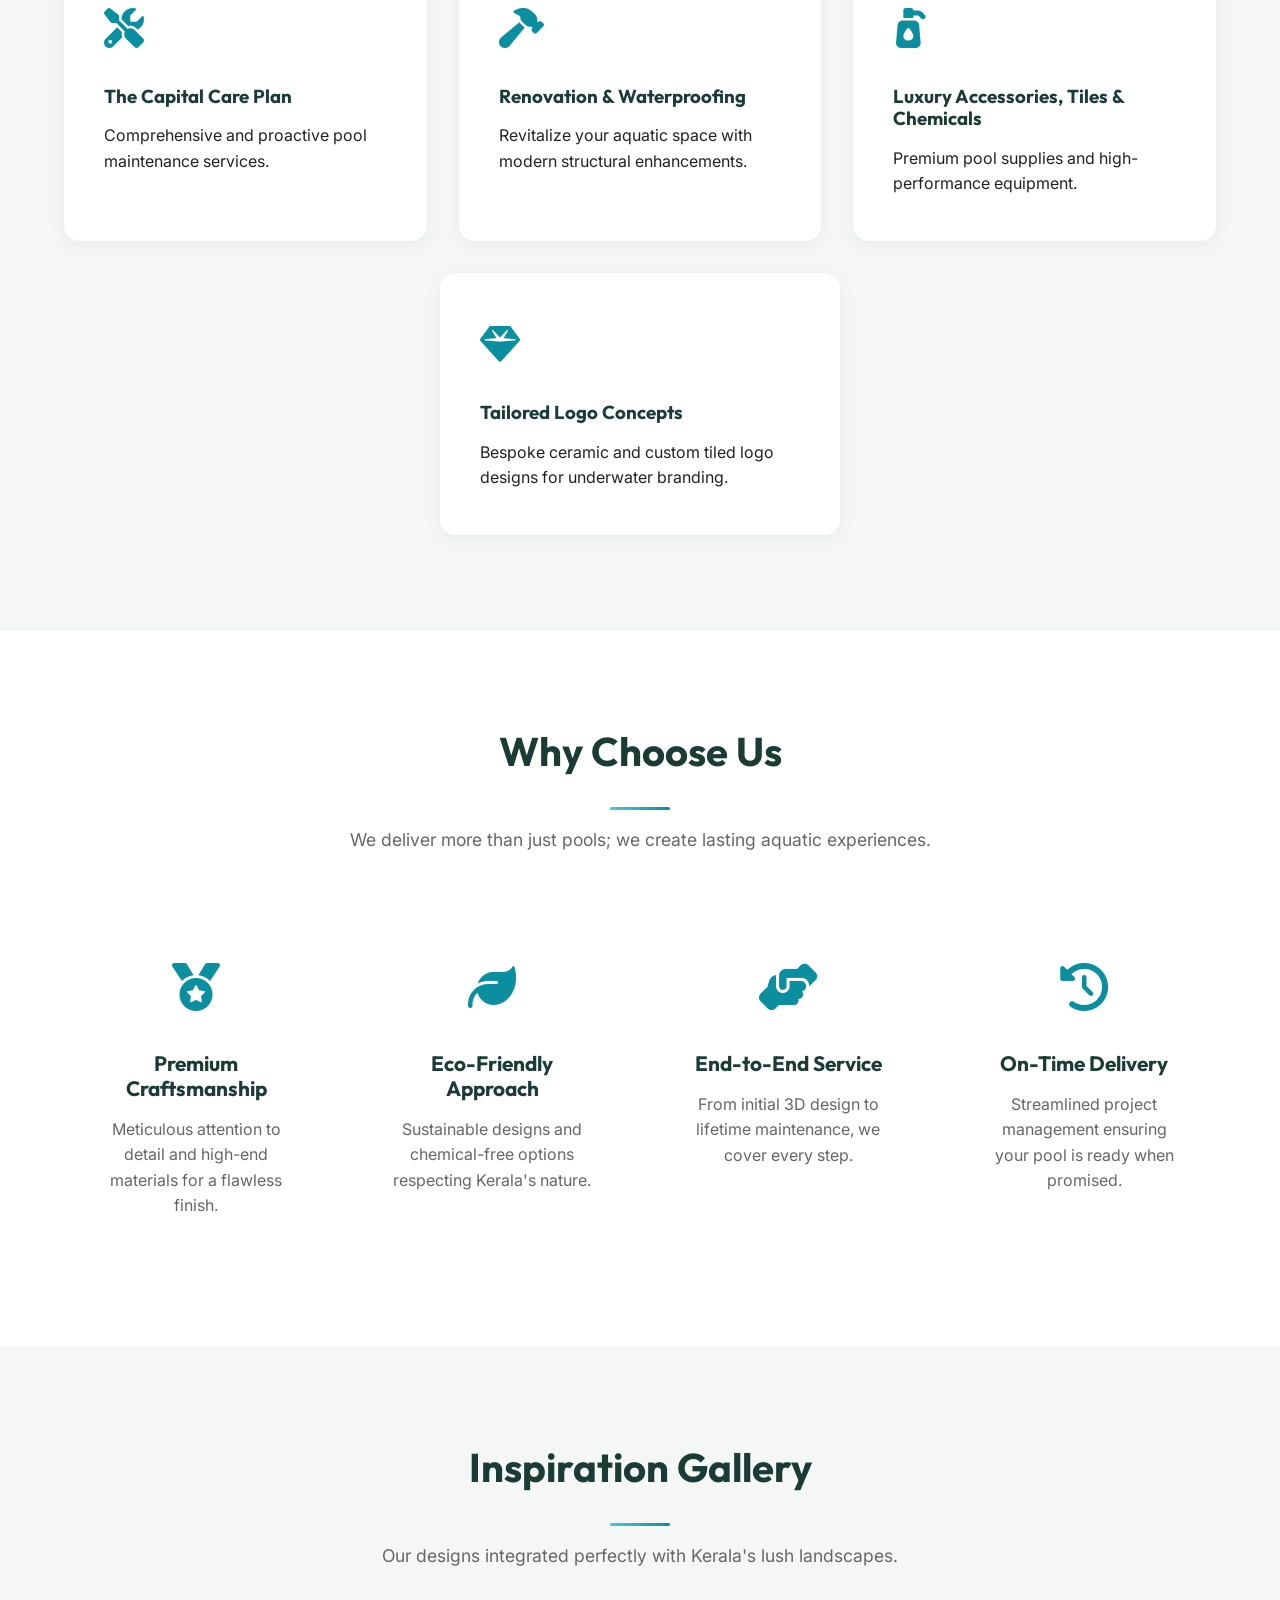
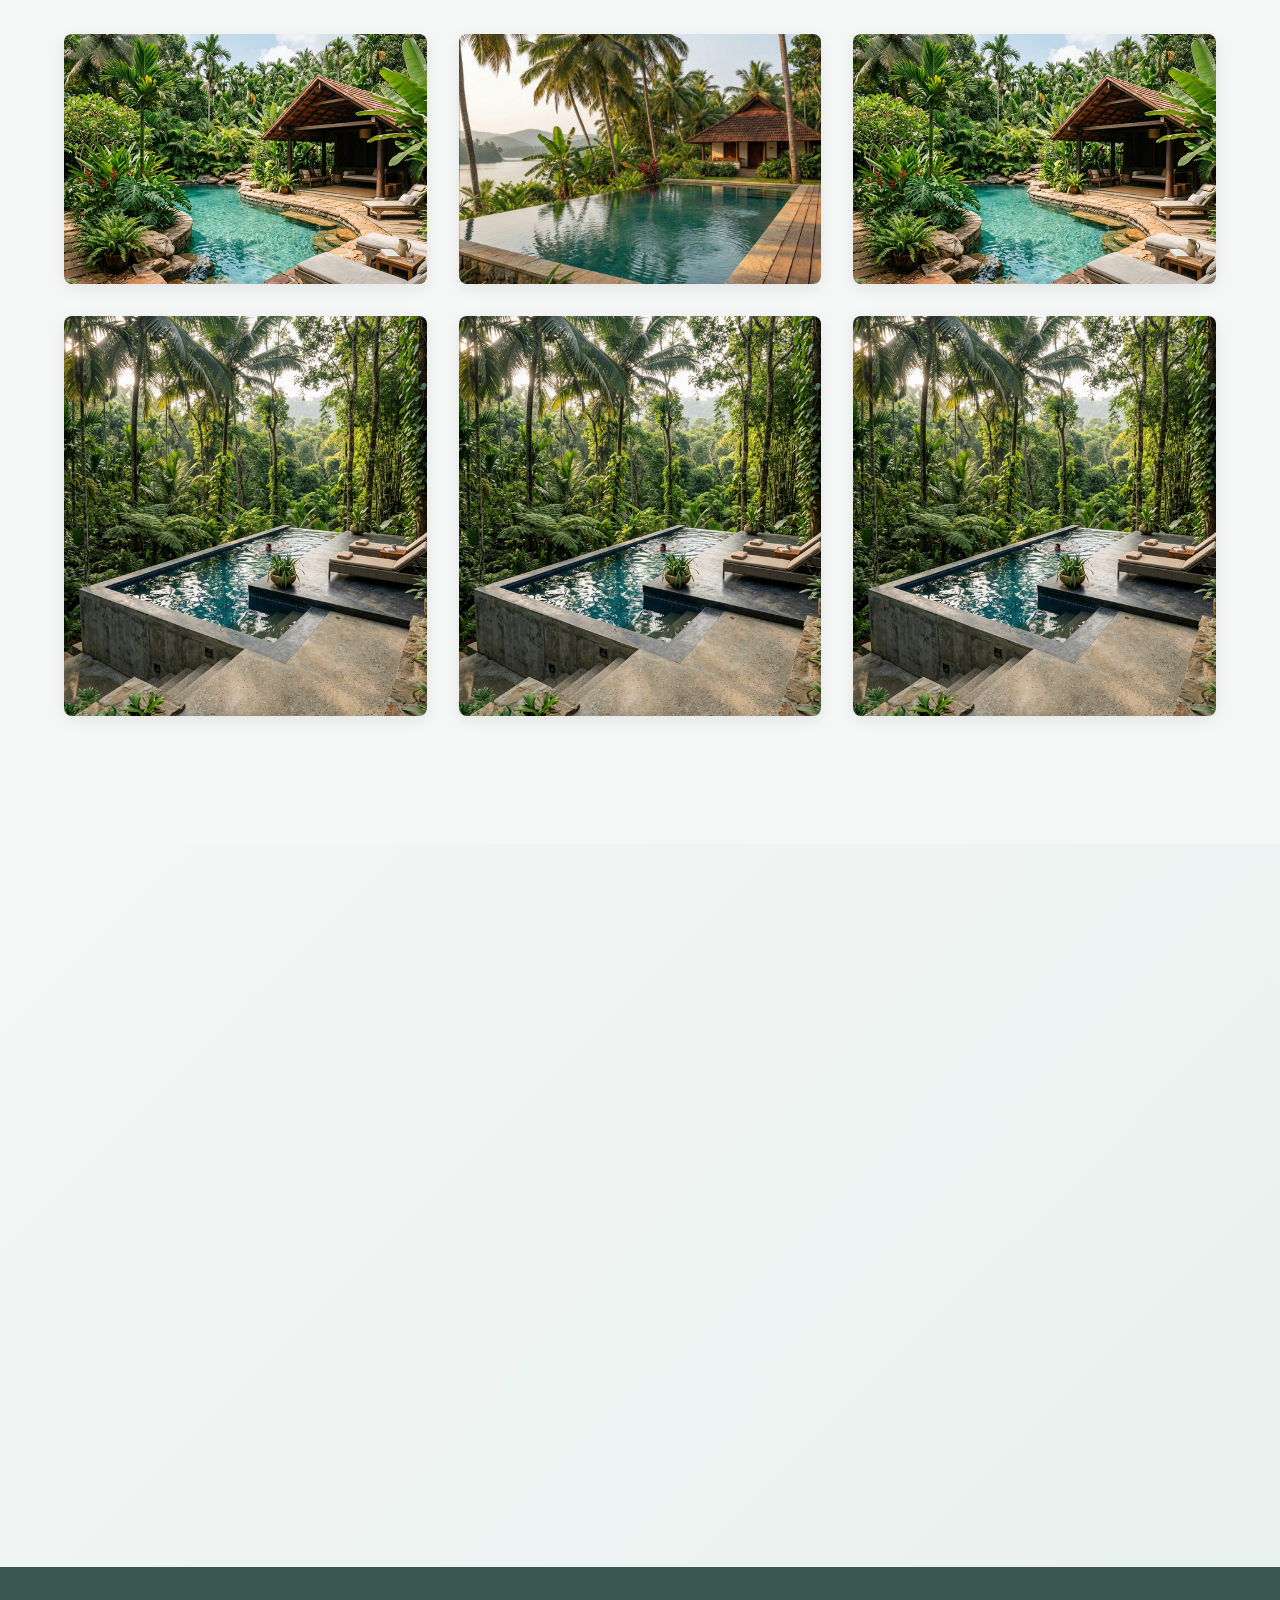
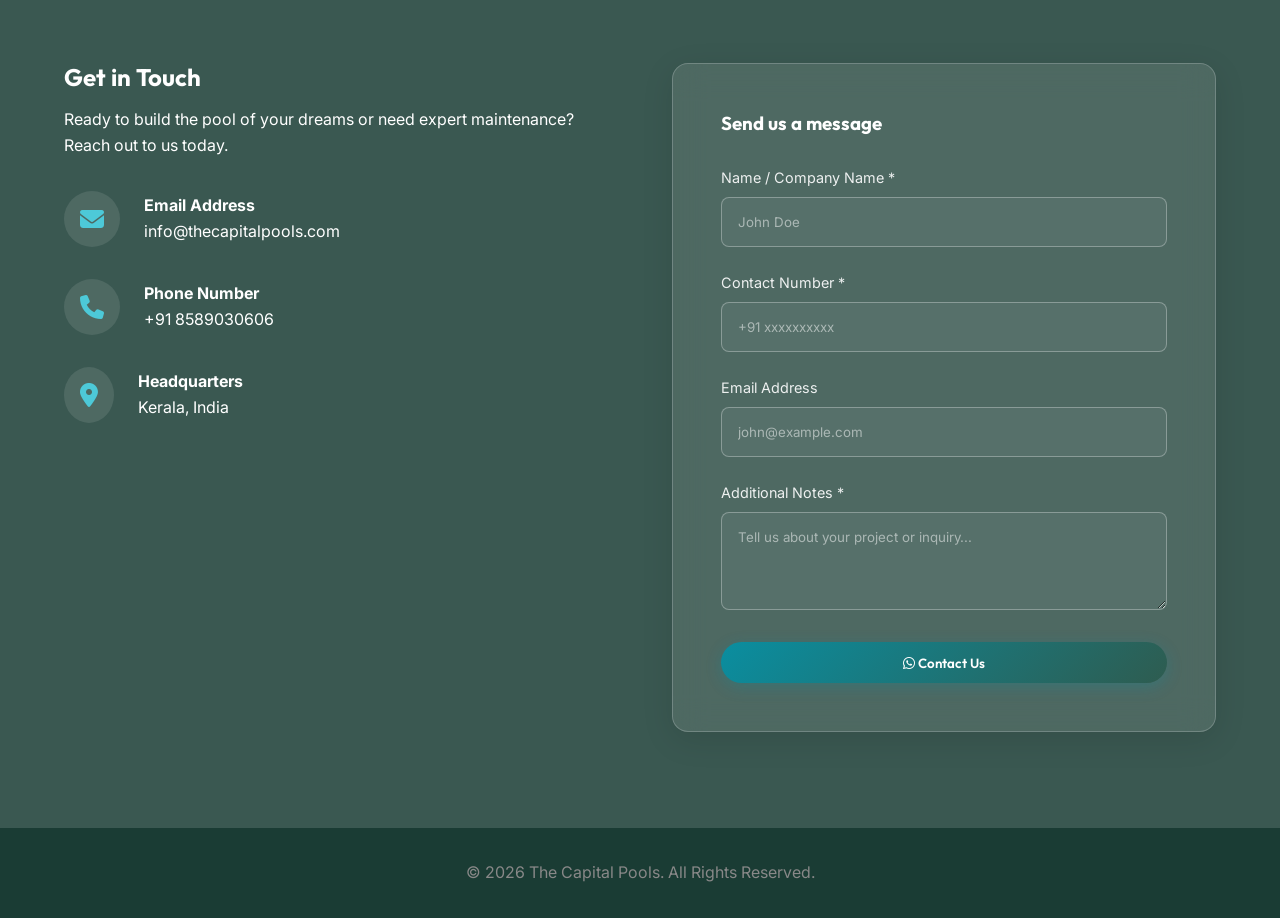
==== commit 9d97a2d2: "Add files via upload" ====
--- a/index.html
+++ b/index.html
@@ -63,47 +63,61 @@
 
             <div class="services-grid">
                 <!-- Service 1 -->
-                <div class="service-card float-hover slide-up">
-                    <div class="service-icon"><i class="fa-solid fa-layer-group"></i></div>
-                    <h3>Durable Concrete & Gunite Pools</h3>
-                    <p>Built to last generations with structural integrity and custom shapes.</p>
-                </div>
+                <a href="pools.html" style="text-decoration: none; color: inherit; display: block;">
+                    <div class="service-card float-hover slide-up">
+                        <div class="service-icon"><i class="fa-solid fa-layer-group"></i></div>
+                        <h3>Engineered RCC & Signature Pools</h3>
+                        <p>Durable structures engineered for excellence from inception to perfection.</p>
+                    </div>
+                </a>
                 <!-- Service 2 -->
-                <div class="service-card float-hover slide-up" style="transition-delay: 0.1s;">
-                    <div class="service-icon"><i class="fa-solid fa-hot-tub-person"></i></div>
-                    <h3>Jacuzzi Installation and Service</h3>
-                    <p>Luxurious hydrotherapy solutions for your home or resort.</p>
-                </div>
+                <a href="jacuzzi.html" style="text-decoration: none; color: inherit; display: block;">
+                    <div class="service-card float-hover slide-up" style="transition-delay: 0.1s;">
+                        <div class="service-icon"><i class="fa-solid fa-hot-tub-person"></i></div>
+                        <h3>Jacuzzi Treatment & Hydrotherapy</h3>
+                        <p>Advanced hot tub systems for unmatched relaxation.</p>
+                    </div>
+                </a>
                 <!-- Service 3 -->
-                <div class="service-card float-hover slide-up" style="transition-delay: 0.2s;">
-                    <div class="service-icon"><i class="fa-solid fa-infinity"></i></div>
-                    <h3>Luxury Infinity Pools</h3>
-                    <p>Creating seamless horizons that merge with the backwaters of Kerala.</p>
-                </div>
+                <a href="fountains.html" style="text-decoration: none; color: inherit; display: block;">
+                    <div class="service-card float-hover slide-up" style="transition-delay: 0.2s;">
+                        <div class="service-icon"><i class="fa-solid fa-faucet-drip"></i></div>
+                        <h3>Architectural Water Fountains & Koi Ponds</h3>
+                        <p>Bespoke water landscapes blending prestige & tranquility.</p>
+                    </div>
+                </a>
                 <!-- Service 4 -->
-                <div class="service-card float-hover slide-up" style="transition-delay: 0.3s;">
-                    <div class="service-icon"><i class="fa-solid fa-leaf"></i></div>
-                    <h3>Hybrid Bio-pools & Nature-Friendly</h3>
-                    <p>Chemical-free natural pools integrated harmoniously with nature.</p>
-                </div>
+                <a href="maintenance.html" style="text-decoration: none; color: inherit; display: block;">
+                    <div class="service-card float-hover slide-up" style="transition-delay: 0.3s;">
+                        <div class="service-icon"><i class="fa-solid fa-screwdriver-wrench"></i></div>
+                        <h3>The Capital Care Plan</h3>
+                        <p>Comprehensive and proactive pool maintenance services.</p>
+                    </div>
+                </a>
                 <!-- Service 5 -->
-                <div class="service-card float-hover slide-up" style="transition-delay: 0.4s;">
-                    <div class="service-icon"><i class="fa-solid fa-screwdriver-wrench"></i></div>
-                    <h3>Professional Pool Maintenance</h3>
-                    <p>Reliable care to keep your pool water crystal clear all year round.</p>
-                </div>
+                <a href="renovation.html" style="text-decoration: none; color: inherit; display: block;">
+                    <div class="service-card float-hover slide-up" style="transition-delay: 0.4s;">
+                        <div class="service-icon"><i class="fa-solid fa-hammer"></i></div>
+                        <h3>Renovation & Waterproofing</h3>
+                        <p>Revitalize your aquatic space with modern structural enhancements.</p>
+                    </div>
+                </a>
                 <!-- Service 6 -->
-                <div class="service-card float-hover slide-up" style="transition-delay: 0.5s;">
-                    <div class="service-icon"><i class="fa-solid fa-pump-soap"></i></div>
-                    <h3>Pool Cleaning Solutions & Equipment</h3>
-                    <p>Supplying the best pumps, filters, and eco-friendly cleaning agents.</p>
-                </div>
+                <a href="supply.html" style="text-decoration: none; color: inherit; display: block;">
+                    <div class="service-card float-hover slide-up" style="transition-delay: 0.5s;">
+                        <div class="service-icon"><i class="fa-solid fa-pump-soap"></i></div>
+                        <h3>Luxury Accessories, Tiles & Chemicals</h3>
+                        <p>Premium pool supplies and high-performance equipment.</p>
+                    </div>
+                </a>
                 <!-- Service 7 -->
-                <div class="service-card float-hover slide-up" style="transition-delay: 0.6s;">
-                    <div class="service-icon"><i class="fa-solid fa-faucet-drip"></i></div>
-                    <h3>Water Fountain Service</h3>
-                    <p>Elegant water features designed and maintained for your landscape.</p>
-                </div>
+                <a href="logos.html" style="text-decoration: none; color: inherit; display: block;">
+                    <div class="service-card float-hover slide-up" style="transition-delay: 0.6s;">
+                        <div class="service-icon"><i class="fa-solid fa-gem"></i></div>
+                        <h3>Tailored Logo Concepts</h3>
+                        <p>Bespoke ceramic and custom tiled logo designs for underwater branding.</p>
+                    </div>
+                </a>
             </div>
         </div>
     </section>
--- a/styles.css
+++ b/styles.css
@@ -356,9 +356,21 @@
    2. Services Grid
    ========================================================================== */
 .services-grid {
-    display: grid;
-    grid-template-columns: repeat(auto-fit, minmax(300px, 1fr));
+    display: flex;
+    flex-wrap: wrap;
+    justify-content: center;
     gap: 2rem;
+}
+
+.services-grid>a {
+    display: block;
+    text-decoration: none;
+    color: inherit;
+    /* 3 columns max, minus gap logic */
+    flex: 1 1 calc(33.333% - 2rem);
+    max-width: 400px;
+    min-width: 300px;
+    height: auto;
 }
 
 .service-card {
@@ -368,6 +380,13 @@
     box-shadow: 0 4px 15px rgba(0, 0, 0, 0.05);
     transition: var(--transition-smooth);
     border-bottom: 4px solid transparent;
+    height: 100%;
+    display: flex;
+    flex-direction: column;
+}
+
+.service-card p {
+    flex-grow: 1;
 }
 
 .service-icon {
@@ -377,13 +396,47 @@
     transition: var(--transition-smooth);
 }
 
-.service-card:hover {
+/* Cycle 1: Aqua */
+.services-grid>a:nth-child(3n+1) .service-card:hover {
     border-bottom-color: var(--color-aqua-blue);
+    background: linear-gradient(145deg, var(--color-white) 40%, rgba(10, 142, 160, 0.08) 100%);
+}
+
+.services-grid>a:nth-child(3n+1) .service-card:active {
+    background: linear-gradient(145deg, var(--color-white) 0%, rgba(10, 142, 160, 0.15) 100%);
+    border-bottom-color: var(--color-aqua-blue);
+}
+
+/* Cycle 2: Green */
+.services-grid>a:nth-child(3n+2) .service-card:hover {
+    border-bottom-color: var(--color-green-light);
+    background: linear-gradient(145deg, var(--color-white) 40%, rgba(46, 92, 80, 0.08) 100%);
+}
+
+.services-grid>a:nth-child(3n+2) .service-card:active {
+    background: linear-gradient(145deg, var(--color-white) 0%, rgba(46, 92, 80, 0.15) 100%);
+    border-bottom-color: var(--color-green-light);
+}
+
+/* Cycle 3: Earth/Brown */
+.services-grid>a:nth-child(3n+3) .service-card:hover {
+    border-bottom-color: var(--color-brown-light);
+    background: linear-gradient(145deg, var(--color-white) 40%, rgba(163, 123, 84, 0.08) 100%);
+}
+
+.services-grid>a:nth-child(3n+3) .service-card:active {
+    background: linear-gradient(145deg, var(--color-white) 0%, rgba(163, 123, 84, 0.15) 100%);
+    border-bottom-color: var(--color-brown-light);
 }
 
 .float-hover:hover {
     transform: translateY(-10px);
     box-shadow: var(--shadow-float);
+}
+
+.float-hover:active {
+    transform: translateY(-2px);
+    box-shadow: 0 4px 10px rgba(0, 0, 0, 0.1);
 }
 
 .float-hover:hover .service-icon {
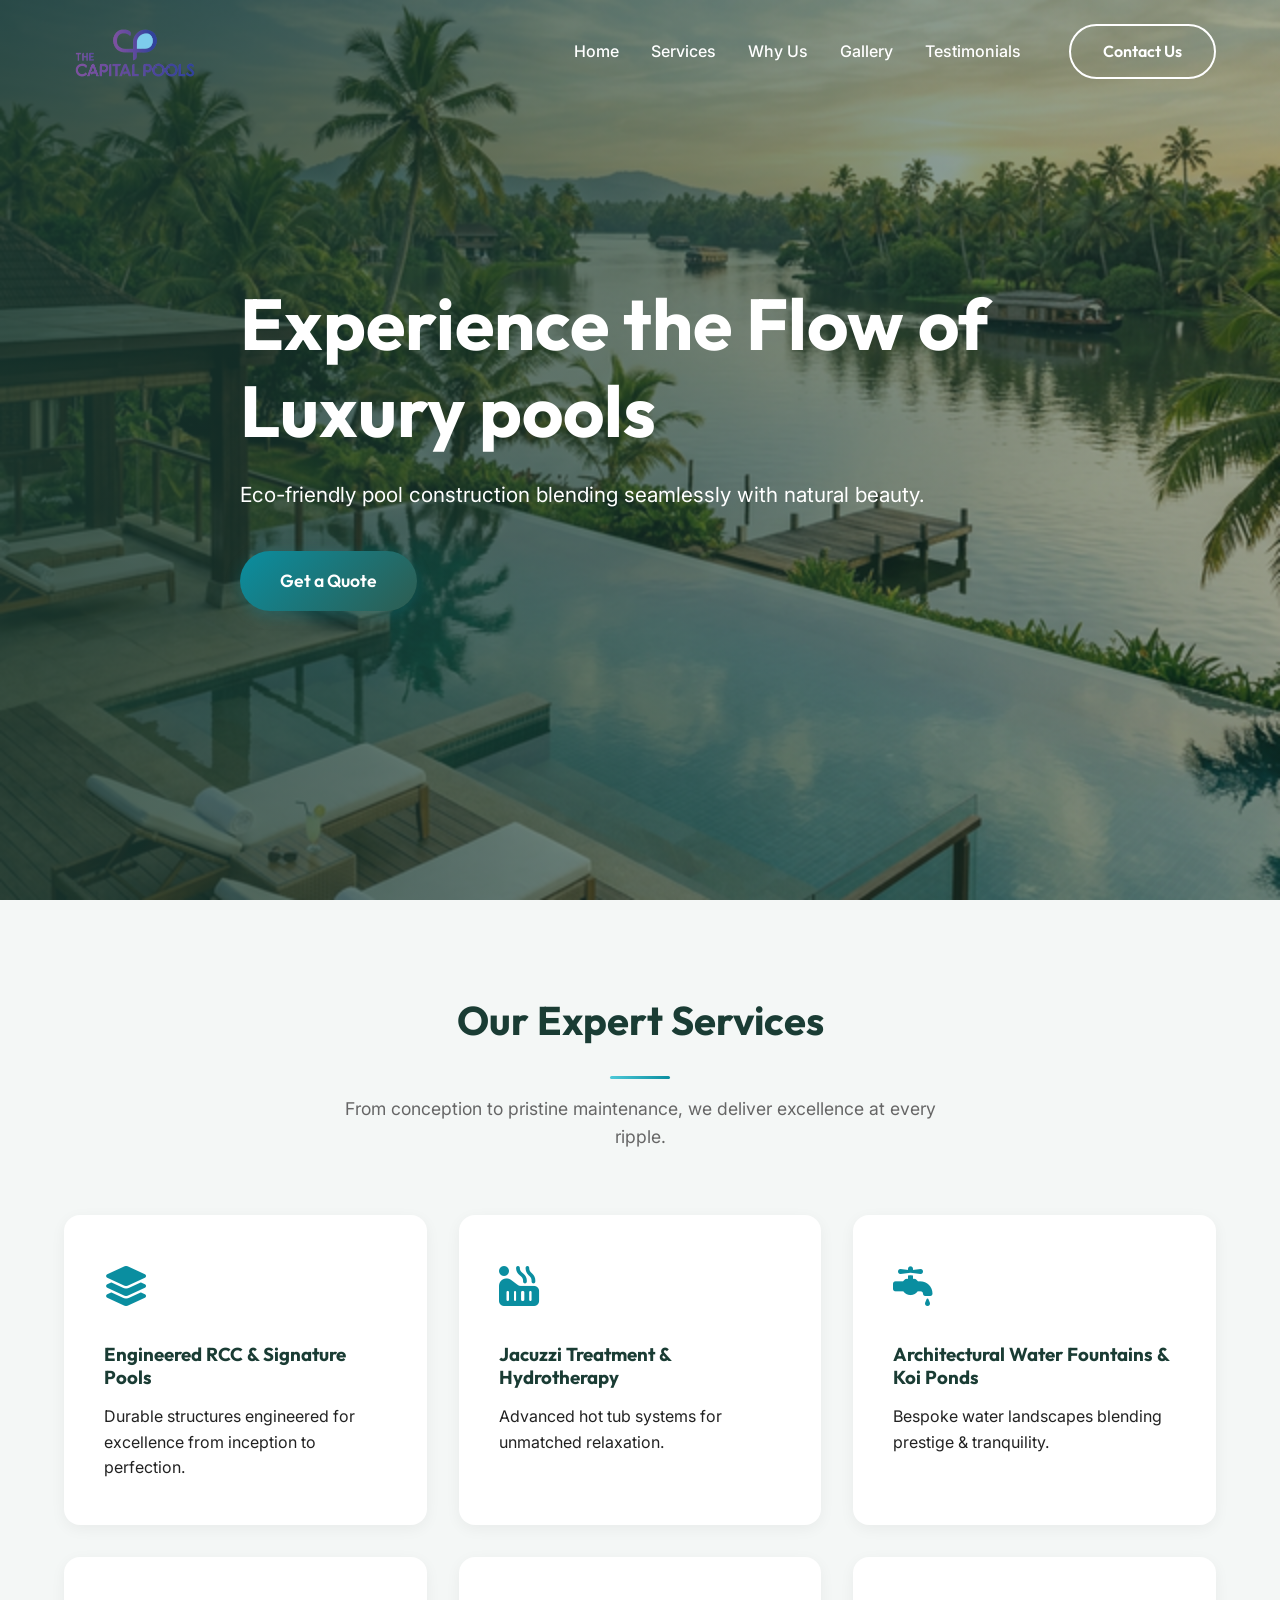
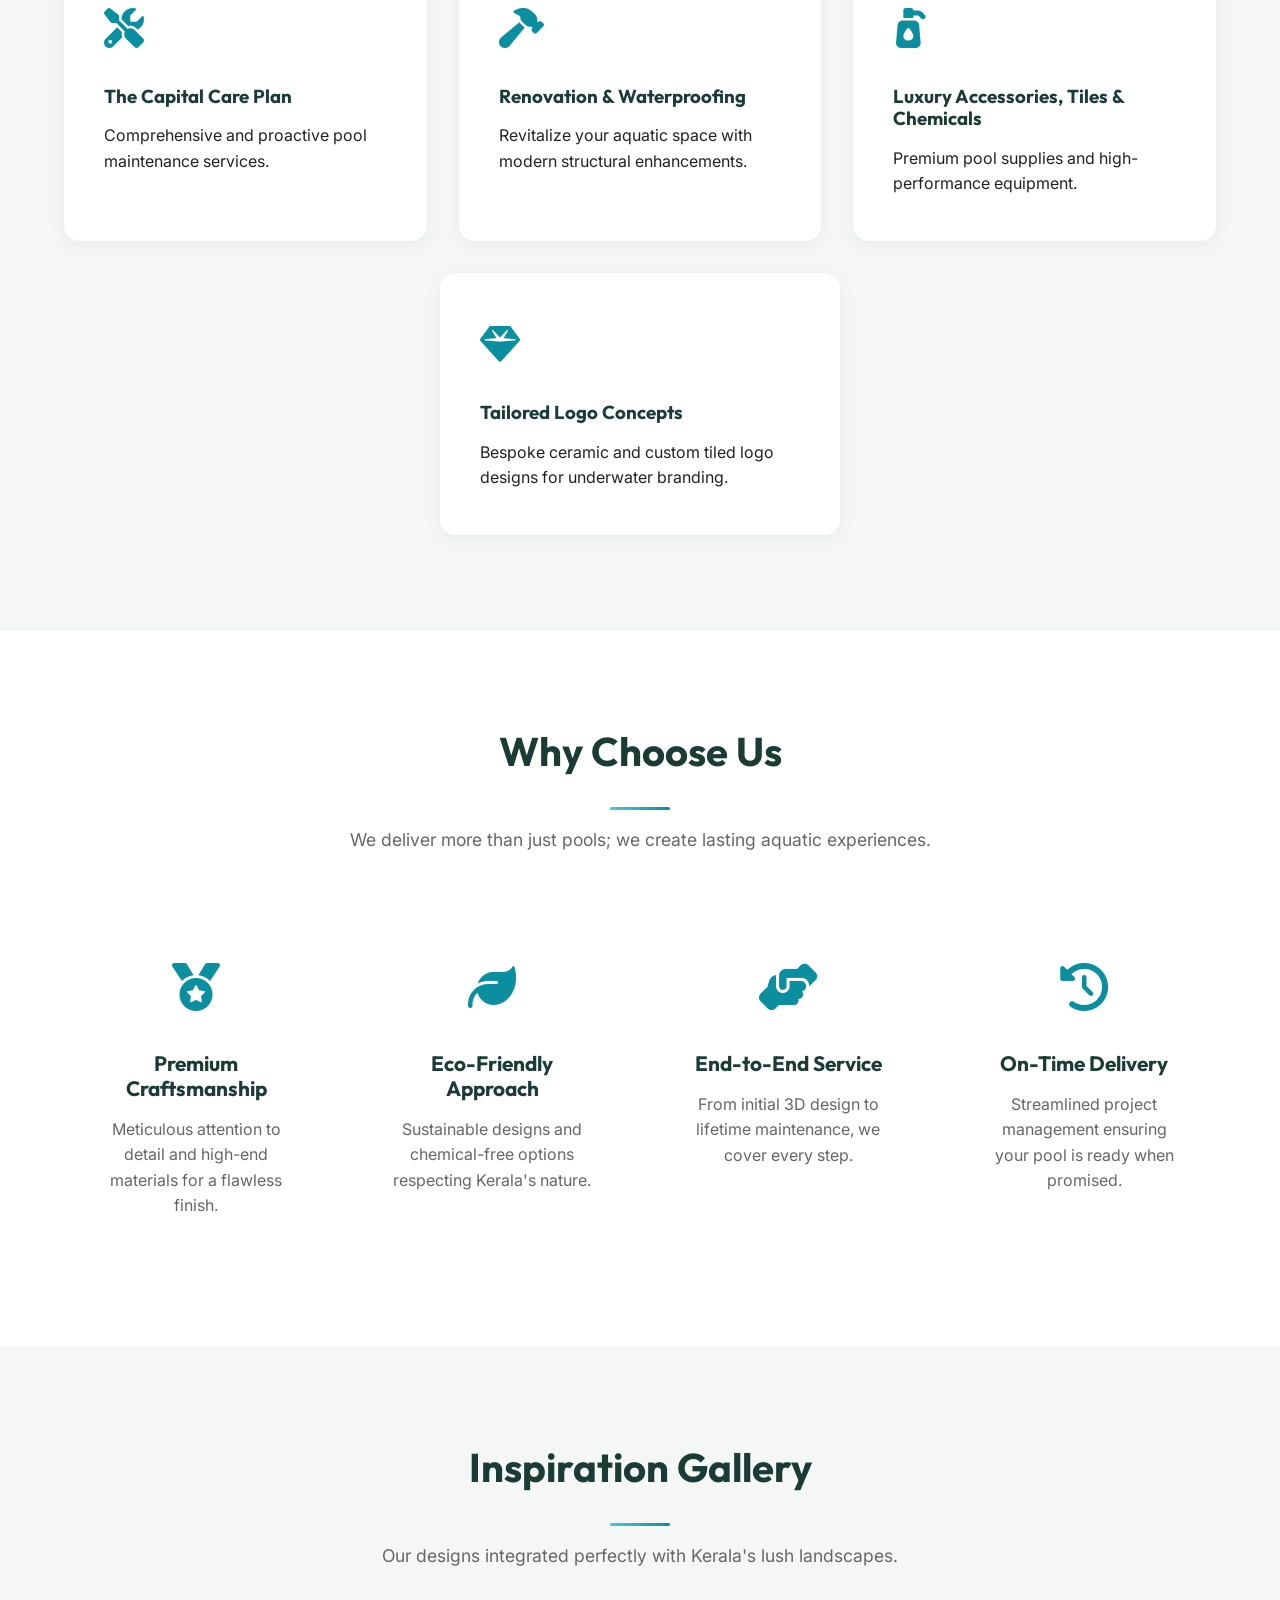
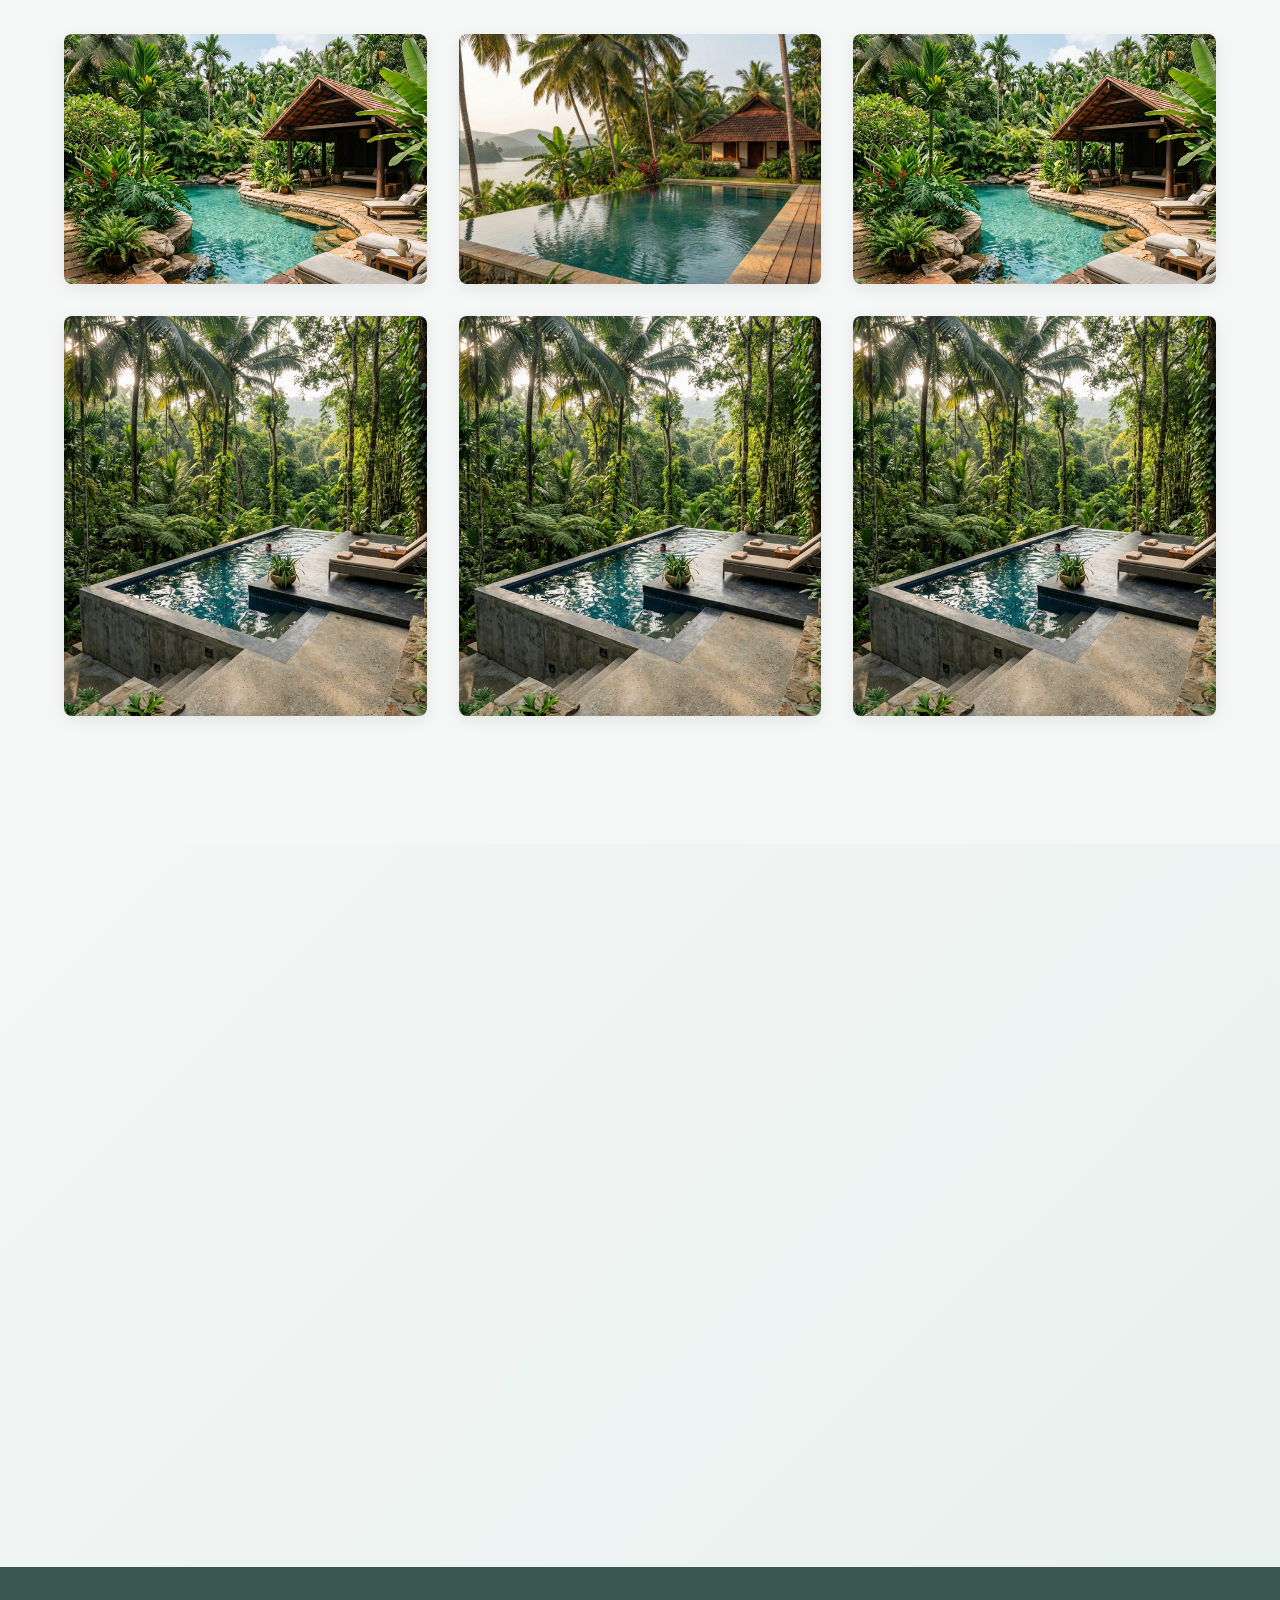
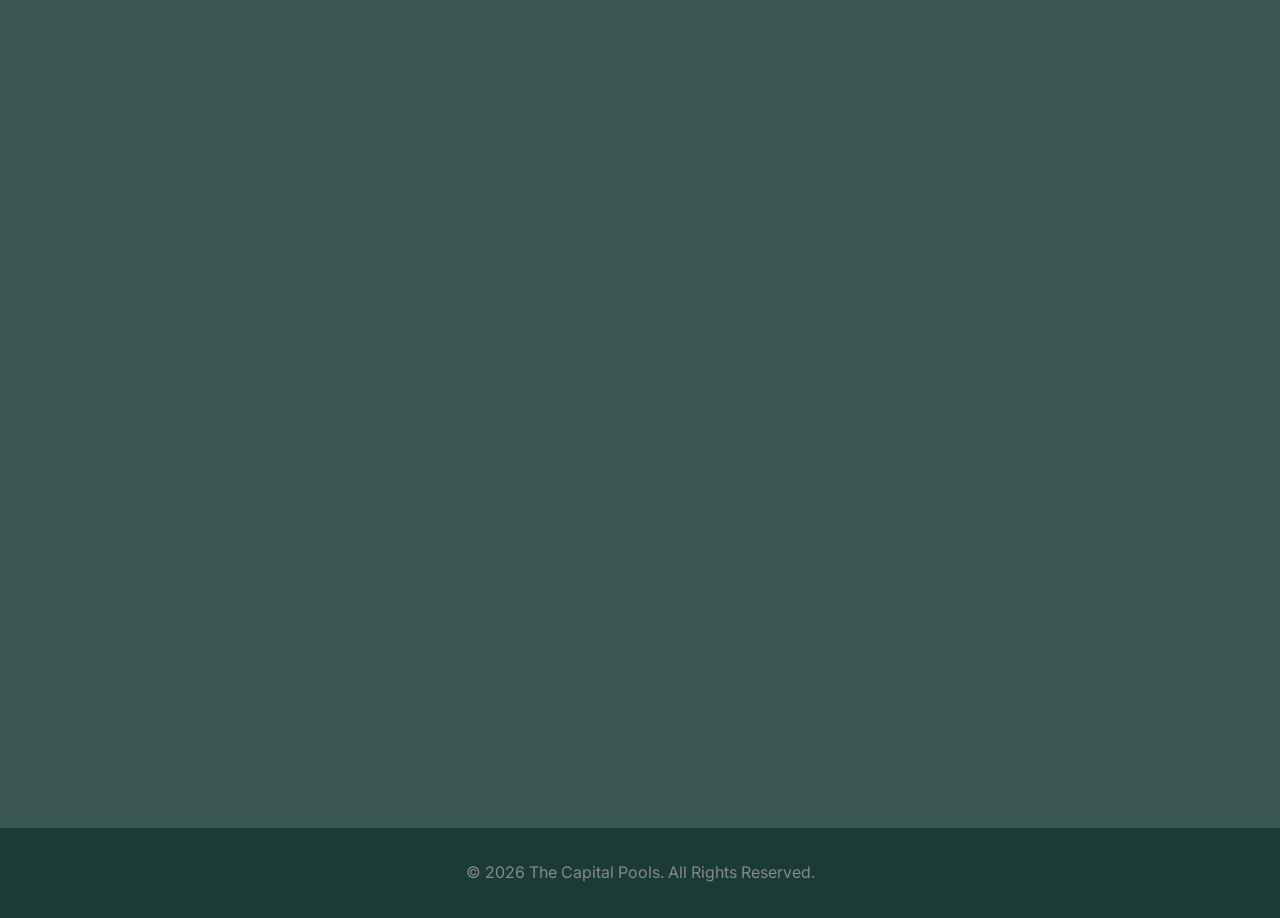
==== commit 59ce6c75: "Update index.html" ====
--- a/index.html
+++ b/index.html
@@ -225,7 +225,7 @@
                     <i class="fa-solid fa-envelope"></i>
                     <div>
                         <strong>Email Address</strong>
-                        <p>info@thecapitalpools.com</p>
+                        <p>info@thecapitalpools.in</p>
                     </div>
                 </div>
                 <div class="info-item">
@@ -302,4 +302,4 @@
     <script src="script.js"></script>
 </body>
 
-</html>+</html>
